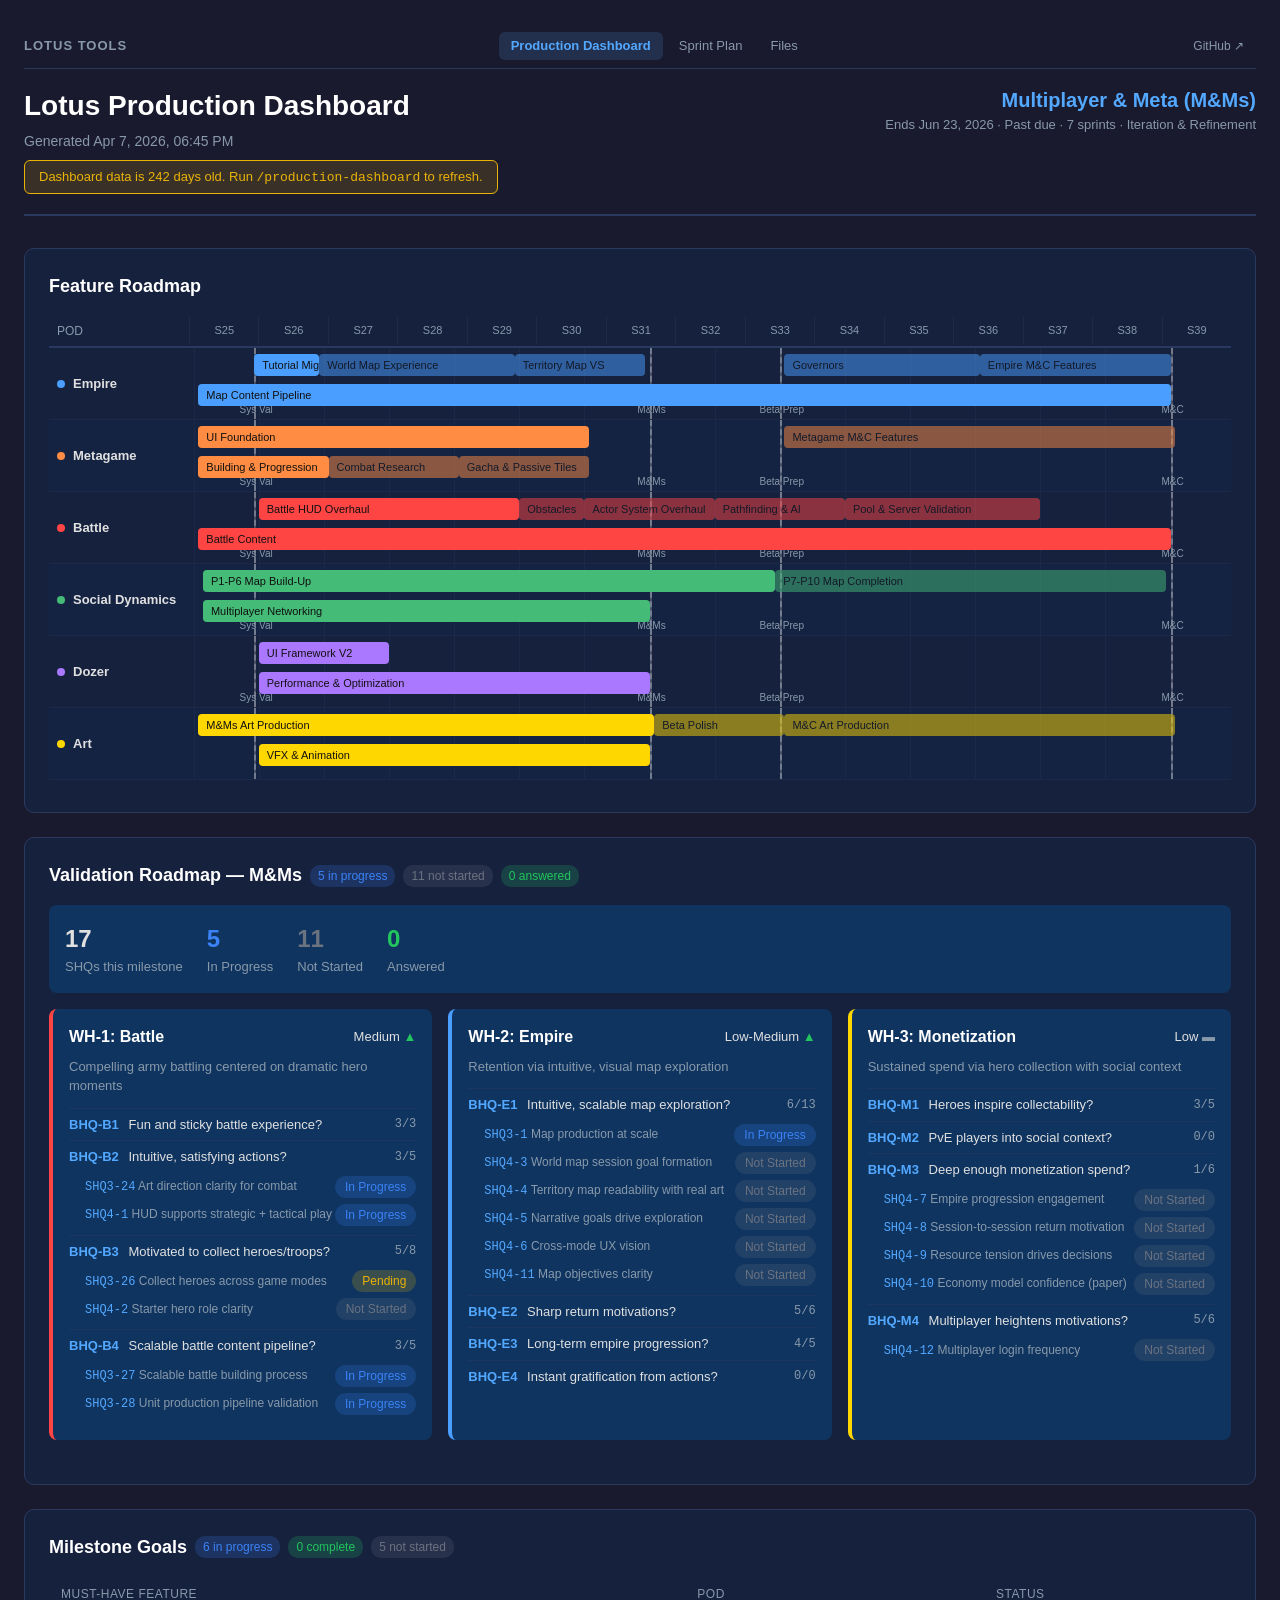
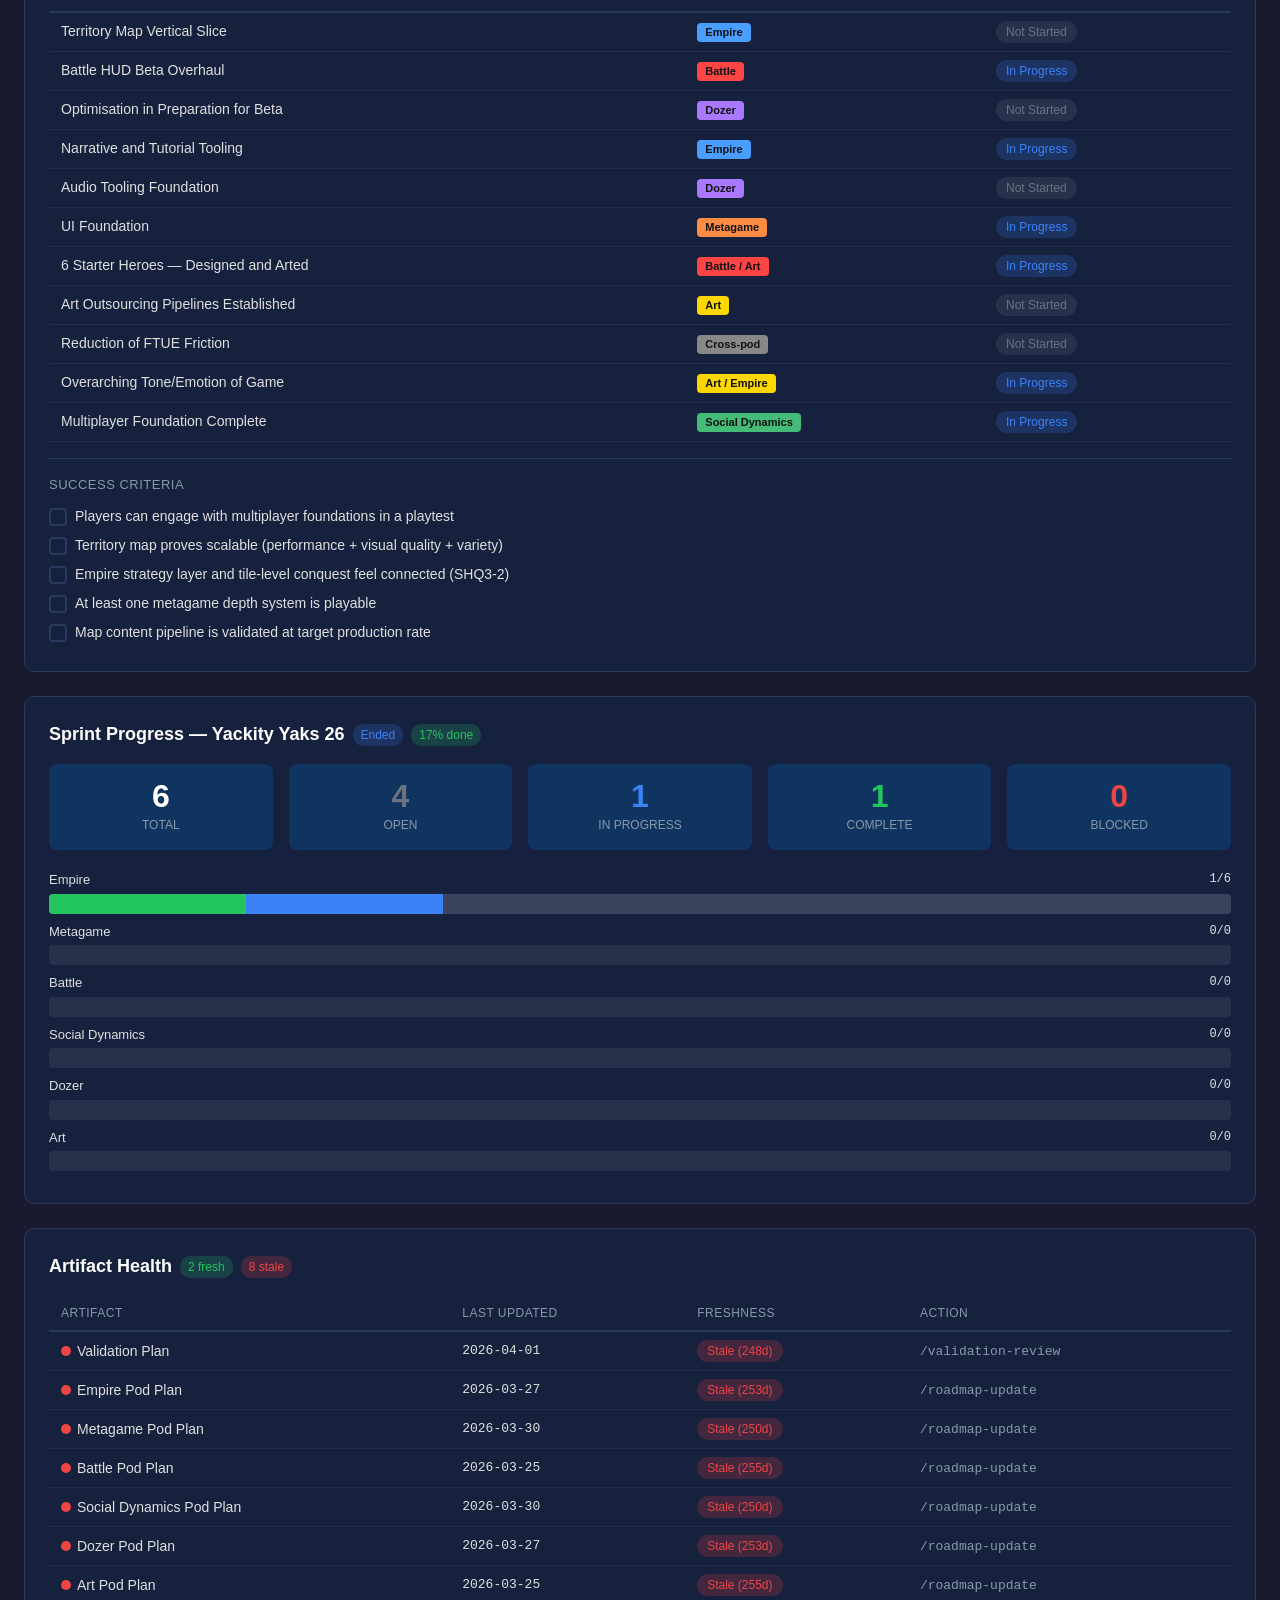
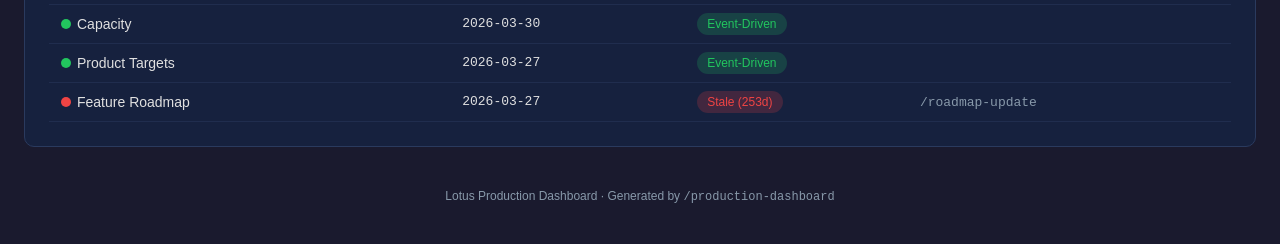
==== generated/dashboard/index.html @ 51c3ccb4 "adding file viewer" ====
<!DOCTYPE html>
<html lang="en">
<head>
  <meta charset="UTF-8">
  <meta name="viewport" content="width=device-width, initial-scale=1.0">
  <title>Lotus Production Dashboard</title>
  <style>
    :root {
      --bg: #1a1a2e;
      --bg-panel: #16213e;
      --bg-card: #0f3460;
      --bg-row-alt: #1a2744;
      --text: #e0e0e0;
      --text-dim: #8899aa;
      --text-bright: #ffffff;
      --border: #2a3a5e;
      --accent: #53a8ff;

      --pod-empire: #4A9EFF;
      --pod-metagame: #FF8C42;
      --pod-battle: #FF4444;
      --pod-social: #44BB77;
      --pod-dozer: #AA77FF;
      --pod-art: #FFD700;
      --pod-cross: #888888;

      --status-green: #22c55e;
      --status-yellow: #eab308;
      --status-red: #ef4444;
      --status-blue: #3b82f6;
      --status-gray: #6b7280;
    }

    * { margin: 0; padding: 0; box-sizing: border-box; }

    body {
      font-family: -apple-system, BlinkMacSystemFont, 'Segoe UI', Roboto, sans-serif;
      background: var(--bg);
      color: var(--text);
      line-height: 1.5;
      padding: 24px;
      max-width: 1400px;
      margin: 0 auto;
    }

    code, .mono { font-family: 'Cascadia Code', 'Fira Code', 'Consolas', monospace; }

    /* ── Header ── */
    .header {
      display: flex;
      justify-content: space-between;
      align-items: flex-start;
      margin-bottom: 32px;
      padding-bottom: 20px;
      border-bottom: 2px solid var(--border);
    }
    .header-left h1 { font-size: 28px; color: var(--text-bright); margin-bottom: 4px; }
    .header-left .subtitle { color: var(--text-dim); font-size: 14px; }
    .header-right { text-align: right; }
    .header-right .milestone-name { font-size: 20px; color: var(--accent); font-weight: 600; }
    .header-right .milestone-meta { color: var(--text-dim); font-size: 13px; }
    .stale-warning {
      background: rgba(234, 179, 8, 0.15);
      border: 1px solid var(--status-yellow);
      color: var(--status-yellow);
      padding: 6px 14px;
      border-radius: 6px;
      font-size: 13px;
      margin-top: 8px;
    }

    /* ── Panels ── */
    .panel {
      background: var(--bg-panel);
      border: 1px solid var(--border);
      border-radius: 10px;
      padding: 24px;
      margin-bottom: 24px;
    }
    .panel-title {
      font-size: 18px;
      font-weight: 600;
      color: var(--text-bright);
      margin-bottom: 16px;
      display: flex;
      align-items: center;
      gap: 8px;
    }
    .panel-title .badge {
      font-size: 12px;
      padding: 2px 8px;
      border-radius: 10px;
      font-weight: 500;
    }

    /* ── Tables ── */
    table { width: 100%; border-collapse: collapse; font-size: 14px; }
    th {
      text-align: left;
      padding: 8px 12px;
      border-bottom: 2px solid var(--border);
      color: var(--text-dim);
      font-weight: 500;
      font-size: 12px;
      text-transform: uppercase;
      letter-spacing: 0.5px;
    }
    td {
      padding: 8px 12px;
      border-bottom: 1px solid rgba(42, 58, 94, 0.5);
    }
    tr:hover td { background: rgba(83, 168, 255, 0.05); }

    /* ── Status Pills ── */
    .pill {
      display: inline-block;
      padding: 2px 10px;
      border-radius: 12px;
      font-size: 12px;
      font-weight: 500;
      text-transform: capitalize;
    }
    .pill-green { background: rgba(34, 197, 94, 0.2); color: var(--status-green); }
    .pill-yellow { background: rgba(234, 179, 8, 0.2); color: var(--status-yellow); }
    .pill-red { background: rgba(239, 68, 68, 0.2); color: var(--status-red); }
    .pill-blue { background: rgba(59, 130, 246, 0.2); color: var(--status-blue); }
    .pill-gray { background: rgba(107, 114, 128, 0.2); color: var(--status-gray); }

    .pod-tag {
      display: inline-block;
      padding: 1px 8px;
      border-radius: 4px;
      font-size: 11px;
      font-weight: 600;
      color: #111;
    }

    /* ── Panel 1: Milestone Goals ── */
    .success-criteria {
      margin-top: 16px;
      padding-top: 16px;
      border-top: 1px solid var(--border);
    }
    .criteria-item {
      display: flex;
      align-items: center;
      gap: 8px;
      padding: 4px 0;
      font-size: 14px;
    }
    .criteria-check {
      width: 18px;
      height: 18px;
      border-radius: 4px;
      border: 2px solid var(--border);
      display: flex;
      align-items: center;
      justify-content: center;
      flex-shrink: 0;
      font-size: 12px;
    }
    .criteria-check.met { background: var(--status-green); border-color: var(--status-green); color: #fff; }

    /* ── Panel 2: Sprint Progress ── */
    .stat-cards {
      display: flex;
      gap: 16px;
      margin-bottom: 20px;
      flex-wrap: wrap;
    }
    .stat-card {
      flex: 1;
      min-width: 100px;
      background: var(--bg-card);
      border-radius: 8px;
      padding: 16px;
      text-align: center;
    }
    .stat-card .number {
      font-size: 32px;
      font-weight: 700;
      line-height: 1;
      margin-bottom: 4px;
    }
    .stat-card .label { font-size: 12px; color: var(--text-dim); text-transform: uppercase; }
    .stat-card.total .number { color: var(--text-bright); }
    .stat-card.open .number { color: var(--status-gray); }
    .stat-card.progress .number { color: var(--status-blue); }
    .stat-card.complete .number { color: var(--status-green); }
    .stat-card.blocked .number { color: var(--status-red); }

    .pod-bar-container { margin-bottom: 8px; }
    .pod-bar-label {
      display: flex;
      justify-content: space-between;
      font-size: 13px;
      margin-bottom: 4px;
    }
    .pod-bar {
      height: 20px;
      border-radius: 4px;
      overflow: hidden;
      display: flex;
      background: rgba(107, 114, 128, 0.2);
    }
    .pod-bar-segment {
      height: 100%;
      transition: width 0.3s;
    }
    .no-data-message {
      text-align: center;
      color: var(--text-dim);
      padding: 24px;
      font-size: 14px;
      background: var(--bg-card);
      border-radius: 8px;
    }

    /* ── Panel 3: Artifact Health ── */
    .freshness-icon {
      width: 10px;
      height: 10px;
      border-radius: 50%;
      display: inline-block;
      margin-right: 6px;
    }
    .fresh { background: var(--status-green); }
    .aging { background: var(--status-yellow); }
    .stale { background: var(--status-red); }

    /* ── Panel 4: Validation ── */
    .wh-cards { display: flex; gap: 16px; flex-wrap: wrap; margin-bottom: 20px; }
    .wh-card {
      flex: 1;
      min-width: 280px;
      background: var(--bg-card);
      border-radius: 8px;
      padding: 16px;
      border-left: 4px solid var(--accent);
    }
    .wh-card.wh-battle { border-left-color: var(--pod-battle); }
    .wh-card.wh-empire { border-left-color: var(--pod-empire); }
    .wh-card.wh-monetization { border-left-color: var(--pod-art); }
    .wh-header { display: flex; justify-content: space-between; align-items: center; margin-bottom: 8px; }
    .wh-id { font-weight: 700; color: var(--text-bright); font-size: 16px; }
    .wh-confidence { font-size: 13px; }
    .wh-statement { font-size: 13px; color: var(--text-dim); margin-bottom: 12px; }
    .bhq-list { list-style: none; }
    .bhq-item {
      padding: 6px 0;
      border-top: 1px solid rgba(42, 58, 94, 0.5);
      font-size: 13px;
    }
    .bhq-header {
      display: flex;
      justify-content: space-between;
      align-items: center;
      cursor: pointer;
    }
    .bhq-id { font-weight: 600; color: var(--accent); margin-right: 6px; }
    .bhq-progress { font-size: 12px; color: var(--text-dim); }
    .shq-list {
      list-style: none;
      margin-top: 6px;
      padding-left: 16px;
    }
    .shq-item {
      font-size: 12px;
      padding: 3px 0;
      display: flex;
      justify-content: space-between;
      align-items: center;
    }
    .shq-question { color: var(--text-dim); }
    .validation-summary {
      background: var(--bg-card);
      border-radius: 8px;
      padding: 16px;
      display: flex;
      gap: 24px;
      align-items: center;
      flex-wrap: wrap;
    }
    .validation-summary .vs-label { font-size: 13px; color: var(--text-dim); }
    .validation-summary .vs-number { font-size: 24px; font-weight: 700; }

    /* ── Panel 5: Roadmap ── */
    .roadmap-container {
      overflow-x: auto;
      position: relative;
      padding-bottom: 8px;
    }
    .roadmap-grid {
      position: relative;
      min-width: 900px;
    }
    .roadmap-header {
      display: flex;
      border-bottom: 2px solid var(--border);
      position: sticky;
      top: 0;
      z-index: 10;
      background: var(--bg-panel);
    }
    .roadmap-label-col {
      width: 140px;
      min-width: 140px;
      flex-shrink: 0;
      padding: 6px 8px;
      font-size: 12px;
      color: var(--text-dim);
      text-transform: uppercase;
    }
    .roadmap-timeline-area {
      flex: 1;
      position: relative;
    }
    .roadmap-sprints {
      display: flex;
      width: 100%;
    }
    .roadmap-sprint-col {
      flex: 1;
      text-align: center;
      font-size: 11px;
      color: var(--text-dim);
      padding: 6px 2px;
      border-left: 1px solid rgba(42, 58, 94, 0.3);
    }
    .roadmap-sprint-col.current {
      background: rgba(83, 168, 255, 0.08);
      color: var(--accent);
      font-weight: 600;
    }
    .roadmap-body { position: relative; }
    .roadmap-row {
      display: flex;
      min-height: 52px;
      border-bottom: 1px solid rgba(42, 58, 94, 0.3);
    }
    .roadmap-row:nth-child(even) { background: rgba(15, 52, 96, 0.15); }
    .roadmap-pod-label {
      width: 140px;
      min-width: 140px;
      flex-shrink: 0;
      padding: 8px;
      font-size: 13px;
      font-weight: 600;
      display: flex;
      align-items: center;
    }
    .roadmap-pod-dot {
      width: 8px;
      height: 8px;
      border-radius: 50%;
      margin-right: 8px;
      flex-shrink: 0;
    }
    .roadmap-track {
      flex: 1;
      position: relative;
      min-height: 52px;
    }
    .boulder-bar {
      position: absolute;
      height: 22px;
      border-radius: 4px;
      display: flex;
      align-items: center;
      padding: 0 8px;
      font-size: 11px;
      font-weight: 500;
      color: #111;
      overflow: hidden;
      white-space: nowrap;
      text-overflow: ellipsis;
      cursor: default;
      z-index: 2;
    }
    .boulder-bar.future { opacity: 0.5; }
    .boulder-bar:hover {
      opacity: 1;
      z-index: 5;
      box-shadow: 0 2px 8px rgba(0,0,0,0.4);
    }
    .boulder-tooltip {
      display: none;
      position: absolute;
      bottom: calc(100% + 6px);
      left: 0;
      background: #1a1a2e;
      border: 1px solid var(--border);
      border-radius: 6px;
      padding: 8px 12px;
      font-size: 12px;
      color: var(--text);
      white-space: normal;
      min-width: 200px;
      max-width: 320px;
      z-index: 100;
      pointer-events: none;
      box-shadow: 0 4px 12px rgba(0,0,0,0.5);
    }
    .boulder-bar:hover .boulder-tooltip { display: block; }
    .tooltip-title { font-weight: 600; color: var(--text-bright); margin-bottom: 4px; }
    .tooltip-detail { color: var(--text-dim); }

    .today-marker {
      position: absolute;
      top: 0;
      bottom: 0;
      width: 2px;
      background: var(--status-red);
      z-index: 3;
      pointer-events: none;
    }
    .today-marker::before {
      content: 'TODAY';
      position: absolute;
      top: -20px;
      left: -16px;
      font-size: 9px;
      font-weight: 700;
      color: var(--status-red);
      letter-spacing: 0.5px;
    }
    .milestone-marker {
      position: absolute;
      top: 0;
      bottom: 0;
      width: 2px;
      background: rgba(255, 255, 255, 0.2);
      z-index: 1;
      pointer-events: none;
      border-left: 2px dashed rgba(255, 255, 255, 0.25);
    }
    .milestone-marker-label {
      position: absolute;
      top: -18px;
      font-size: 10px;
      color: var(--text-dim);
      white-space: nowrap;
      transform: translateX(-50%);
    }
    .sprint-gridlines {
      position: absolute;
      top: 0;
      left: 0;
      right: 0;
      bottom: 0;
      pointer-events: none;
      z-index: 0;
    }
    .sprint-gridline {
      position: absolute;
      top: 0;
      bottom: 0;
      width: 1px;
      background: rgba(42, 58, 94, 0.3);
    }

    /* ── Nav Bar ── */
    .top-nav {
      display: flex;
      align-items: center;
      justify-content: space-between;
      padding: 8px 0;
      margin-bottom: 16px;
      border-bottom: 1px solid var(--border);
    }
    .nav-brand {
      font-size: 13px;
      font-weight: 700;
      color: var(--text-dim);
      text-transform: uppercase;
      letter-spacing: 1px;
    }
    .nav-links { display: flex; gap: 4px; }
    .nav-link {
      color: var(--text-dim);
      text-decoration: none;
      font-size: 13px;
      padding: 4px 12px;
      border-radius: 6px;
      transition: all 0.15s;
    }
    .nav-link:hover { color: var(--text-bright); background: rgba(83,168,255,0.1); }
    .nav-link.active { color: var(--accent); background: rgba(83,168,255,0.15); font-weight: 600; }
    .nav-repo { font-size: 12px; }

    /* ── Footer ── */
    .footer {
      text-align: center;
      color: var(--text-dim);
      font-size: 12px;
      padding: 16px 0;
    }

    /* ── Print ── */
    @media print {
      body { background: #fff; color: #111; padding: 12px; }
      .top-nav { display: none; }
      .panel { border-color: #ccc; }
      .header { border-bottom-color: #ccc; }
      :root {
        --bg: #fff;
        --bg-panel: #f8f8f8;
        --bg-card: #f0f0f0;
        --text: #111;
        --text-dim: #555;
        --text-bright: #000;
        --border: #ccc;
      }
    }
  </style>
</head>
<body>

  <nav class="top-nav">
    <span class="nav-brand">Lotus Tools</span>
    <div class="nav-links">
      <a href="index.html" class="nav-link active">Production Dashboard</a>
      <a href="sprint.html" class="nav-link">Sprint Plan</a>
      <a href="files.html" class="nav-link">Files</a>
    </div>
    <a href="https://github.com/timwilliams-prod/proj-chimera-documentation-brain/tree/main" class="nav-link nav-repo" target="_blank" rel="noopener">GitHub &nearr;</a>
  </nav>

  <div id="app"></div>

  <script src="dashboard_data.js"></script>
  <script>
    // ── Utilities ──
    const POD_COLORS = {
      'Empire': 'var(--pod-empire)',
      'Metagame': 'var(--pod-metagame)',
      'Battle': 'var(--pod-battle)',
      'Social Dynamics': 'var(--pod-social)',
      'Dozer': 'var(--pod-dozer)',
      'Art': 'var(--pod-art)',
      'Cross-pod': 'var(--pod-cross)',
      'Battle / Art': 'var(--pod-battle)',
      'Art / Empire': 'var(--pod-art)'
    };
    const POD_COLORS_HEX = {
      'Empire': '#4A9EFF',
      'Metagame': '#FF8C42',
      'Battle': '#FF4444',
      'Social Dynamics': '#44BB77',
      'Dozer': '#AA77FF',
      'Art': '#FFD700'
    };

    function daysBetween(a, b) {
      return Math.round((new Date(b) - new Date(a)) / 86400000);
    }

    function formatDate(dateStr) {
      const d = new Date(dateStr + 'T00:00:00');
      return d.toLocaleDateString('en-US', { month: 'short', day: 'numeric', year: 'numeric' });
    }

    function statusPill(status) {
      const map = {
        'in_progress': ['In Progress', 'pill-blue'],
        'not_started': ['Not Started', 'pill-gray'],
        'complete': ['Complete', 'pill-green'],
        'blocked': ['Blocked', 'pill-red'],
        'pending': ['Pending', 'pill-yellow'],
        'answered': ['Answered', 'pill-green']
      };
      const [label, cls] = map[status] || [status, 'pill-gray'];
      return `<span class="pill ${cls}">${label}</span>`;
    }

    function podTag(pod) {
      const color = POD_COLORS[pod] || 'var(--pod-cross)';
      return `<span class="pod-tag" style="background: ${color}">${pod}</span>`;
    }

    // ── Dashboard staleness check ──
    function dashboardStaleWarning() {
      const now = new Date();
      const gen = new Date(DASHBOARD_DATA.generated_at);
      const days = daysBetween(gen.toISOString().slice(0, 10), now.toISOString().slice(0, 10));
      if (days >= 7) {
        return `<div class="stale-warning">Dashboard data is ${days} days old. Run <code>/production-dashboard</code> to refresh.</div>`;
      }
      return '';
    }

    // ── Render Header ──
    function renderHeader() {
      const d = DASHBOARD_DATA;
      const m = d.milestone;
      const daysLeft = daysBetween(new Date().toISOString().slice(0, 10), m.end_date);
      const genDate = new Date(d.generated_at).toLocaleDateString('en-US', { month: 'short', day: 'numeric', year: 'numeric', hour: '2-digit', minute: '2-digit' });

      return `
        <div class="header">
          <div class="header-left">
            <h1>Lotus Production Dashboard</h1>
            <div class="subtitle">Generated ${genDate}</div>
            ${dashboardStaleWarning()}
          </div>
          <div class="header-right">
            <div class="milestone-name">${m.name}</div>
            <div class="milestone-meta">
              Ends ${formatDate(m.end_date)} &middot; ${daysLeft > 0 ? daysLeft + ' days remaining' : 'Past due'}
              &middot; ${m.sprint_count} sprints &middot; ${m.phase}
            </div>
          </div>
        </div>
      `;
    }

    // ── Panel 1: Milestone Goals ──
    function renderMilestoneGoals() {
      const m = DASHBOARD_DATA.milestone;
      const counts = { not_started: 0, in_progress: 0, complete: 0 };
      m.must_haves.forEach(f => counts[f.status] = (counts[f.status] || 0) + 1);

      const rows = m.must_haves.map(f => `
        <tr>
          <td>${f.feature}</td>
          <td>${podTag(f.pod)}</td>
          <td>${statusPill(f.status)}</td>
        </tr>
      `).join('');

      const criteria = m.success_criteria.map(c => `
        <div class="criteria-item">
          <div class="criteria-check ${c.met ? 'met' : ''}">${c.met ? '&#10003;' : ''}</div>
          <span${c.met ? ' style="text-decoration: line-through; color: var(--text-dim)"' : ''}>${c.text}</span>
        </div>
      `).join('');

      return `
        <div class="panel">
          <div class="panel-title">
            Milestone Goals
            <span class="badge pill-blue">${counts.in_progress} in progress</span>
            <span class="badge pill-green">${counts.complete} complete</span>
            <span class="badge pill-gray">${counts.not_started} not started</span>
          </div>
          <table>
            <thead><tr><th>Must-Have Feature</th><th>Pod</th><th>Status</th></tr></thead>
            <tbody>${rows}</tbody>
          </table>
          <div class="success-criteria">
            <div style="font-size: 13px; color: var(--text-dim); margin-bottom: 8px; text-transform: uppercase; letter-spacing: 0.5px;">Success Criteria</div>
            ${criteria}
          </div>
        </div>
      `;
    }

    // ── Panel 2: Sprint Progress ──
    function renderSprintProgress() {
      const s = DASHBOARD_DATA.sprint;
      const daysLeft = daysBetween(new Date().toISOString().slice(0, 10), s.end_date);

      if (s.data_source && s.totals.total === 0) {
        return `
          <div class="panel">
            <div class="panel-title">Sprint Progress — ${s.name}
              <span class="badge pill-gray">${formatDate(s.start_date)} - ${formatDate(s.end_date)}</span>
            </div>
            <div class="no-data-message">${s.data_source}</div>
          </div>
        `;
      }

      const pct = s.totals.total > 0 ? Math.round(s.totals.complete / s.totals.total * 100) : 0;

      const cards = [
        { label: 'Total', val: s.totals.total, cls: 'total' },
        { label: 'Open', val: s.totals.open, cls: 'open' },
        { label: 'In Progress', val: s.totals.in_progress, cls: 'progress' },
        { label: 'Complete', val: s.totals.complete, cls: 'complete' },
        { label: 'Blocked', val: s.totals.blocked, cls: 'blocked' }
      ].map(c => `
        <div class="stat-card ${c.cls}">
          <div class="number">${c.val}</div>
          <div class="label">${c.label}</div>
        </div>
      `).join('');

      const podBars = s.by_pod.map(p => {
        const t = p.total || 1;
        return `
          <div class="pod-bar-container">
            <div class="pod-bar-label">
              <span>${p.pod}</span>
              <span class="mono" style="font-size: 12px;">${p.complete}/${p.total}</span>
            </div>
            <div class="pod-bar">
              <div class="pod-bar-segment" style="width: ${p.complete/t*100}%; background: var(--status-green);"></div>
              <div class="pod-bar-segment" style="width: ${p.in_progress/t*100}%; background: var(--status-blue);"></div>
              <div class="pod-bar-segment" style="width: ${p.blocked/t*100}%; background: var(--status-red);"></div>
              <div class="pod-bar-segment" style="width: ${p.open/t*100}%; background: rgba(107,114,128,0.3);"></div>
            </div>
          </div>
        `;
      }).join('');

      return `
        <div class="panel">
          <div class="panel-title">Sprint Progress — ${s.name}
            <span class="badge pill-blue">${daysLeft > 0 ? daysLeft + 'd left' : 'Ended'}</span>
            <span class="badge pill-green">${pct}% done</span>
          </div>
          <div class="stat-cards">${cards}</div>
          ${podBars ? '<div style="margin-top: 8px;">' + podBars + '</div>' : ''}
        </div>
      `;
    }

    // ── Panel 3: Artifact Health ──
    function renderArtifactHealth() {
      const now = new Date();
      const nowStr = now.toISOString().slice(0, 10);

      let freshCount = 0, agingCount = 0, staleCount = 0;

      const rows = DASHBOARD_DATA.artifacts.map(a => {
        let freshness, freshnessClass, freshnessLabel;
        if (!a.last_updated) {
          freshnessLabel = 'Unknown'; freshnessClass = 'stale'; staleCount++;
        } else if (a.stale_after_days === null) {
          freshnessLabel = 'Event-driven'; freshnessClass = 'fresh'; freshCount++;
        } else {
          const age = daysBetween(a.last_updated, nowStr);
          const warn = Math.round(a.stale_after_days * 0.7);
          if (age >= a.stale_after_days) {
            freshnessLabel = `Stale (${age}d)`; freshnessClass = 'stale'; staleCount++;
          } else if (age >= warn) {
            freshnessLabel = `Aging (${age}d)`; freshnessClass = 'aging'; agingCount++;
          } else {
            freshnessLabel = `Fresh (${age}d)`; freshnessClass = 'fresh'; freshCount++;
          }
        }

        return `
          <tr>
            <td><span class="freshness-icon ${freshnessClass}"></span>${a.label}</td>
            <td class="mono" style="font-size: 13px;">${a.last_updated || '—'}</td>
            <td><span class="pill pill-${freshnessClass === 'fresh' ? 'green' : freshnessClass === 'aging' ? 'yellow' : 'red'}">${freshnessLabel}</span></td>
            <td style="font-size: 13px; color: var(--text-dim);">${freshnessClass !== 'fresh' ? '<code>' + a.suggested_action + '</code>' : ''}</td>
          </tr>
        `;
      }).join('');

      return `
        <div class="panel">
          <div class="panel-title">Artifact Health
            <span class="badge pill-green">${freshCount} fresh</span>
            ${agingCount > 0 ? `<span class="badge pill-yellow">${agingCount} aging</span>` : ''}
            ${staleCount > 0 ? `<span class="badge pill-red">${staleCount} stale</span>` : ''}
          </div>
          <table>
            <thead><tr><th>Artifact</th><th>Last Updated</th><th>Freshness</th><th>Action</th></tr></thead>
            <tbody>${rows}</tbody>
          </table>
        </div>
      `;
    }

    // ── Panel 4: Validation Roadmap ──
    function renderValidation() {
      const v = DASHBOARD_DATA.validation;
      const prog = v.current_milestone_progress;

      const whCards = v.winning_hypotheses.map(wh => {
        const whClass = wh.name === 'Battle' ? 'wh-battle' : wh.name === 'Empire' ? 'wh-empire' : 'wh-monetization';
        const trendSymbol = wh.trend === '+' ? '&#9650;' : wh.trend === '-' ? '&#9660;' : '&#9644;';
        const trendColor = wh.trend === '+' ? 'var(--status-green)' : wh.trend === '-' ? 'var(--status-red)' : 'var(--text-dim)';

        const bhqItems = wh.bhqs.map(bhq => {
          const shqHtml = bhq.current_shqs.length > 0 ? `
            <ul class="shq-list">
              ${bhq.current_shqs.map(s => `
                <li class="shq-item">
                  <span><span class="mono" style="color: var(--accent);">${s.id}</span> <span class="shq-question">${s.question}</span></span>
                  ${statusPill(s.status)}
                </li>
              `).join('')}
            </ul>
          ` : '';

          return `
            <li class="bhq-item">
              <div class="bhq-header">
                <span><span class="bhq-id">${bhq.id}</span> ${bhq.question}</span>
                <span class="bhq-progress mono">${bhq.shqs_answered}/${bhq.shqs_total}</span>
              </div>
              ${shqHtml}
            </li>
          `;
        }).join('');

        return `
          <div class="wh-card ${whClass}">
            <div class="wh-header">
              <span class="wh-id">${wh.id}: ${wh.name}</span>
              <span class="wh-confidence">
                ${wh.confidence} <span style="color: ${trendColor}">${trendSymbol}</span>
              </span>
            </div>
            <div class="wh-statement">${wh.statement}</div>
            <ul class="bhq-list">${bhqItems}</ul>
          </div>
        `;
      }).join('');

      return `
        <div class="panel">
          <div class="panel-title">Validation Roadmap — ${v.current_milestone}
            <span class="badge pill-blue">${prog.in_progress} in progress</span>
            <span class="badge pill-gray">${prog.not_started} not started</span>
            <span class="badge pill-green">${prog.answered} answered</span>
          </div>
          <div class="validation-summary">
            <div>
              <div class="vs-number">${prog.total}</div>
              <div class="vs-label">SHQs this milestone</div>
            </div>
            <div>
              <div class="vs-number" style="color: var(--status-blue);">${prog.in_progress}</div>
              <div class="vs-label">In Progress</div>
            </div>
            <div>
              <div class="vs-number" style="color: var(--status-gray);">${prog.not_started}</div>
              <div class="vs-label">Not Started</div>
            </div>
            <div>
              <div class="vs-number" style="color: var(--status-green);">${prog.answered}</div>
              <div class="vs-label">Answered</div>
            </div>
          </div>
          <div style="margin-top: 16px;">
            <div class="wh-cards">${whCards}</div>
          </div>
        </div>
      `;
    }

    // ── Panel 5: Feature Roadmap ──
    function renderRoadmap() {
      const r = DASHBOARD_DATA.roadmap;
      const tlStart = new Date(r.timeline_start + 'T00:00:00');
      const tlEnd = new Date(r.timeline_end + 'T00:00:00');
      const totalDays = daysBetween(r.timeline_start, r.timeline_end);

      function pct(dateStr) {
        const d = daysBetween(r.timeline_start, dateStr);
        return Math.max(0, Math.min(100, (d / totalDays) * 100));
      }

      // Sprint columns
      const sprintCols = r.sprints.map(s => {
        const today = new Date().toISOString().slice(0, 10);
        const isCurrent = today >= s.start && today < s.end;
        return `<div class="roadmap-sprint-col ${isCurrent ? 'current' : ''}">${s.name}</div>`;
      }).join('');

      // Sprint gridlines
      const gridlines = r.sprints.map(s => {
        const left = pct(s.start);
        return `<div class="sprint-gridline" style="left: ${left}%;"></div>`;
      }).join('');

      // Milestone markers
      const milestoneMarkers = r.milestones.map(m => {
        const left = pct(m.date);
        return `
          <div class="milestone-marker" style="left: ${left}%;">
            <div class="milestone-marker-label">${m.name}</div>
          </div>
        `;
      }).join('');

      // Today marker
      const todayStr = new Date().toISOString().slice(0, 10);
      const todayLeft = pct(todayStr);
      const todayMarker = (todayLeft > 0 && todayLeft < 100)
        ? `<div class="today-marker" style="left: ${todayLeft}%;"></div>`
        : '';

      // Pod rows with boulders
      const podRows = r.pods.map(pod => {
        const podColor = POD_COLORS_HEX[pod] || '#888888';
        const podBoulders = r.boulders.filter(b => b.pod === pod);

        // Stack overlapping boulders into lanes
        const lanes = [];
        podBoulders.forEach(b => {
          let placed = false;
          for (let i = 0; i < lanes.length; i++) {
            const lastInLane = lanes[i][lanes[i].length - 1];
            if (b.start >= lastInLane.end) {
              lanes[i].push(b);
              placed = true;
              break;
            }
          }
          if (!placed) lanes.push([b]);
        });

        const rowHeight = Math.max(1, lanes.length) * 30 + 12;

        const boulderHtml = lanes.map((lane, laneIdx) => {
          return lane.map(b => {
            const left = pct(b.start);
            const right = pct(b.end);
            const width = right - left;
            const top = 6 + laneIdx * 30;

            return `
              <div class="boulder-bar ${b.status === 'future' ? 'future' : ''}"
                   style="left: ${left}%; width: ${width}%; top: ${top}px; background: ${podColor};">
                ${b.name}
                <div class="boulder-tooltip">
                  <div class="tooltip-title">${b.name}</div>
                  <div class="tooltip-detail">${formatDate(b.start)} - ${formatDate(b.end)}</div>
                  <div class="tooltip-detail" style="margin-top: 4px;">${b.details}</div>
                </div>
              </div>
            `;
          }).join('');
        }).join('');

        return `
          <div class="roadmap-row" style="min-height: ${rowHeight}px;">
            <div class="roadmap-pod-label">
              <div class="roadmap-pod-dot" style="background: ${podColor};"></div>
              ${pod}
            </div>
            <div class="roadmap-track">
              <div class="sprint-gridlines">${gridlines}</div>
              ${milestoneMarkers}
              ${todayMarker}
              ${boulderHtml}
            </div>
          </div>
        `;
      }).join('');

      return `
        <div class="panel">
          <div class="panel-title">Feature Roadmap</div>
          <div class="roadmap-container">
            <div class="roadmap-grid">
              <div class="roadmap-header">
                <div class="roadmap-label-col">Pod</div>
                <div class="roadmap-timeline-area">
                  <div class="roadmap-sprints">${sprintCols}</div>
                </div>
              </div>
              <div class="roadmap-body">
                ${podRows}
              </div>
            </div>
          </div>
        </div>
      `;
    }

    // ── Render All ──
    function render() {
      document.getElementById('app').innerHTML = [
        renderHeader(),
        renderRoadmap(),
        renderValidation(),
        renderMilestoneGoals(),
        renderSprintProgress(),
        renderArtifactHealth(),
        '<div class="footer">Lotus Production Dashboard &middot; Generated by <code>/production-dashboard</code></div>'
      ].join('');
    }

    render();
  </script>
</body>
</html>
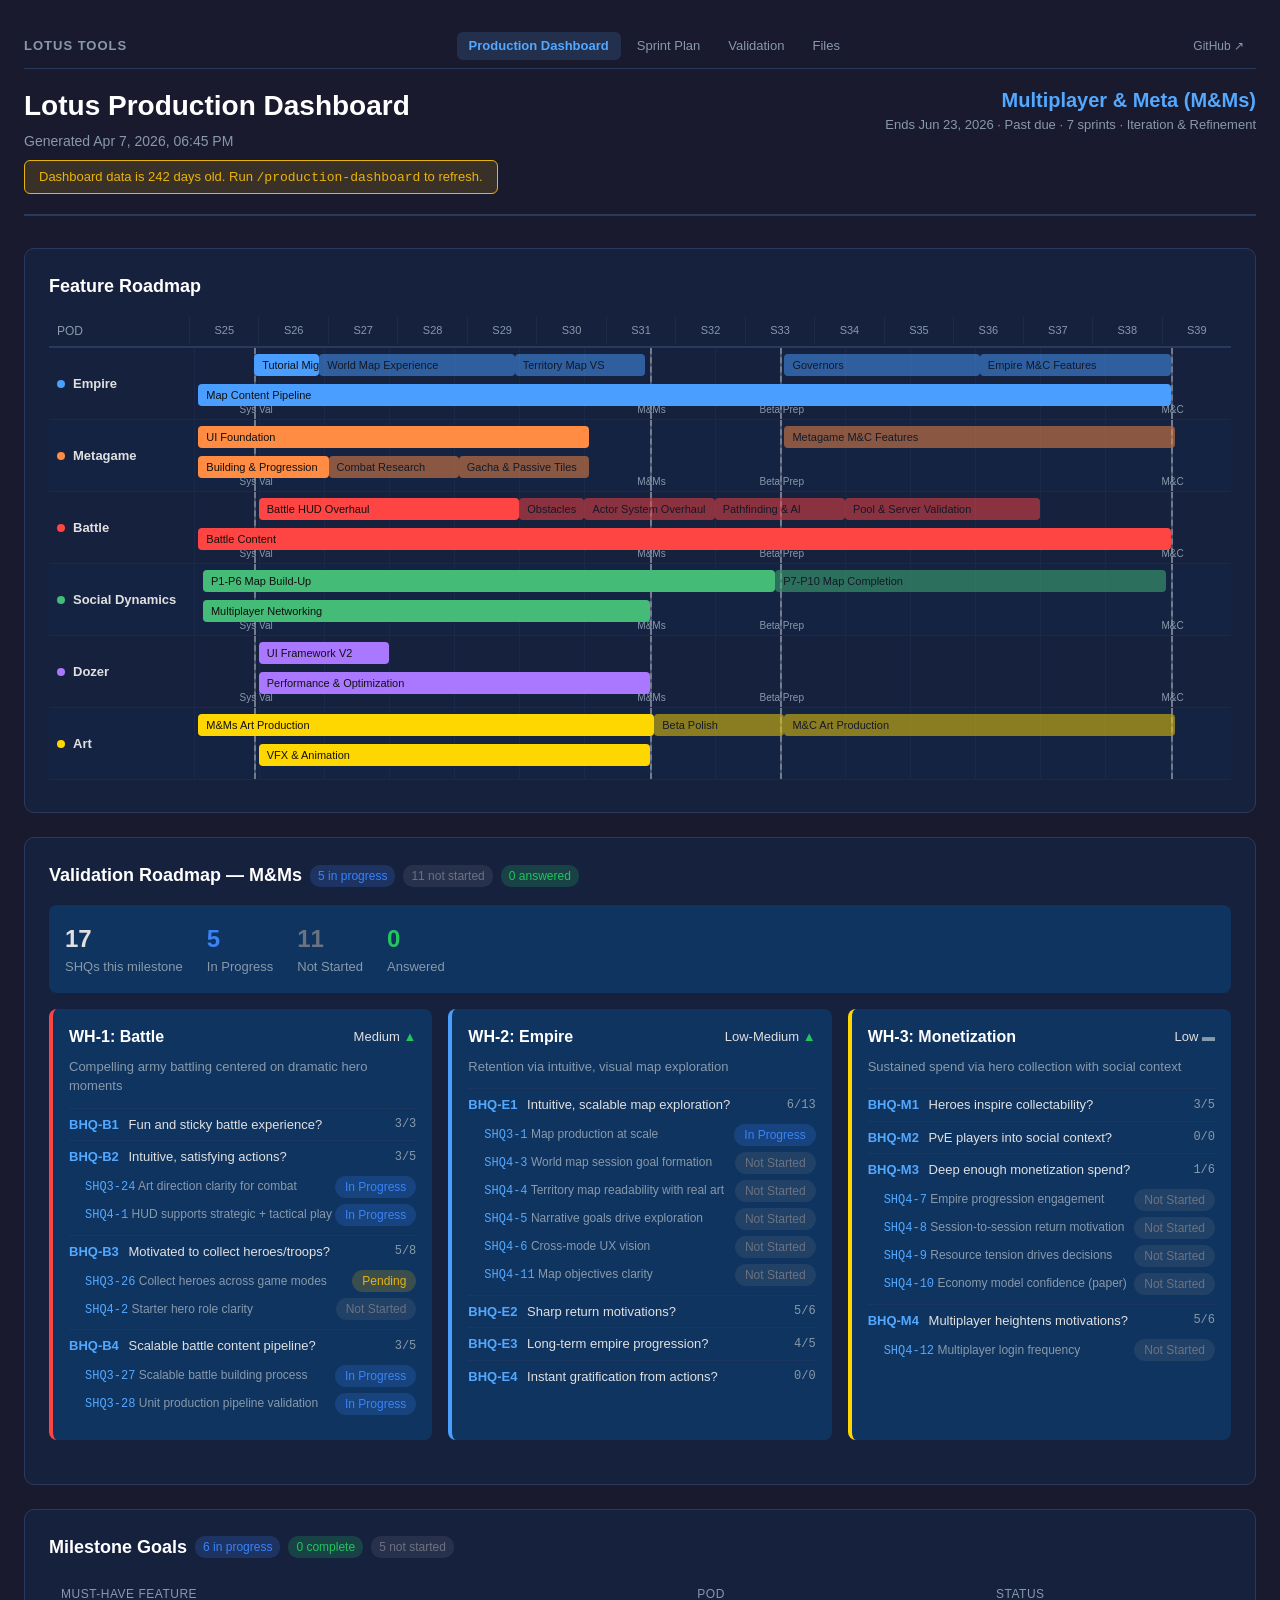
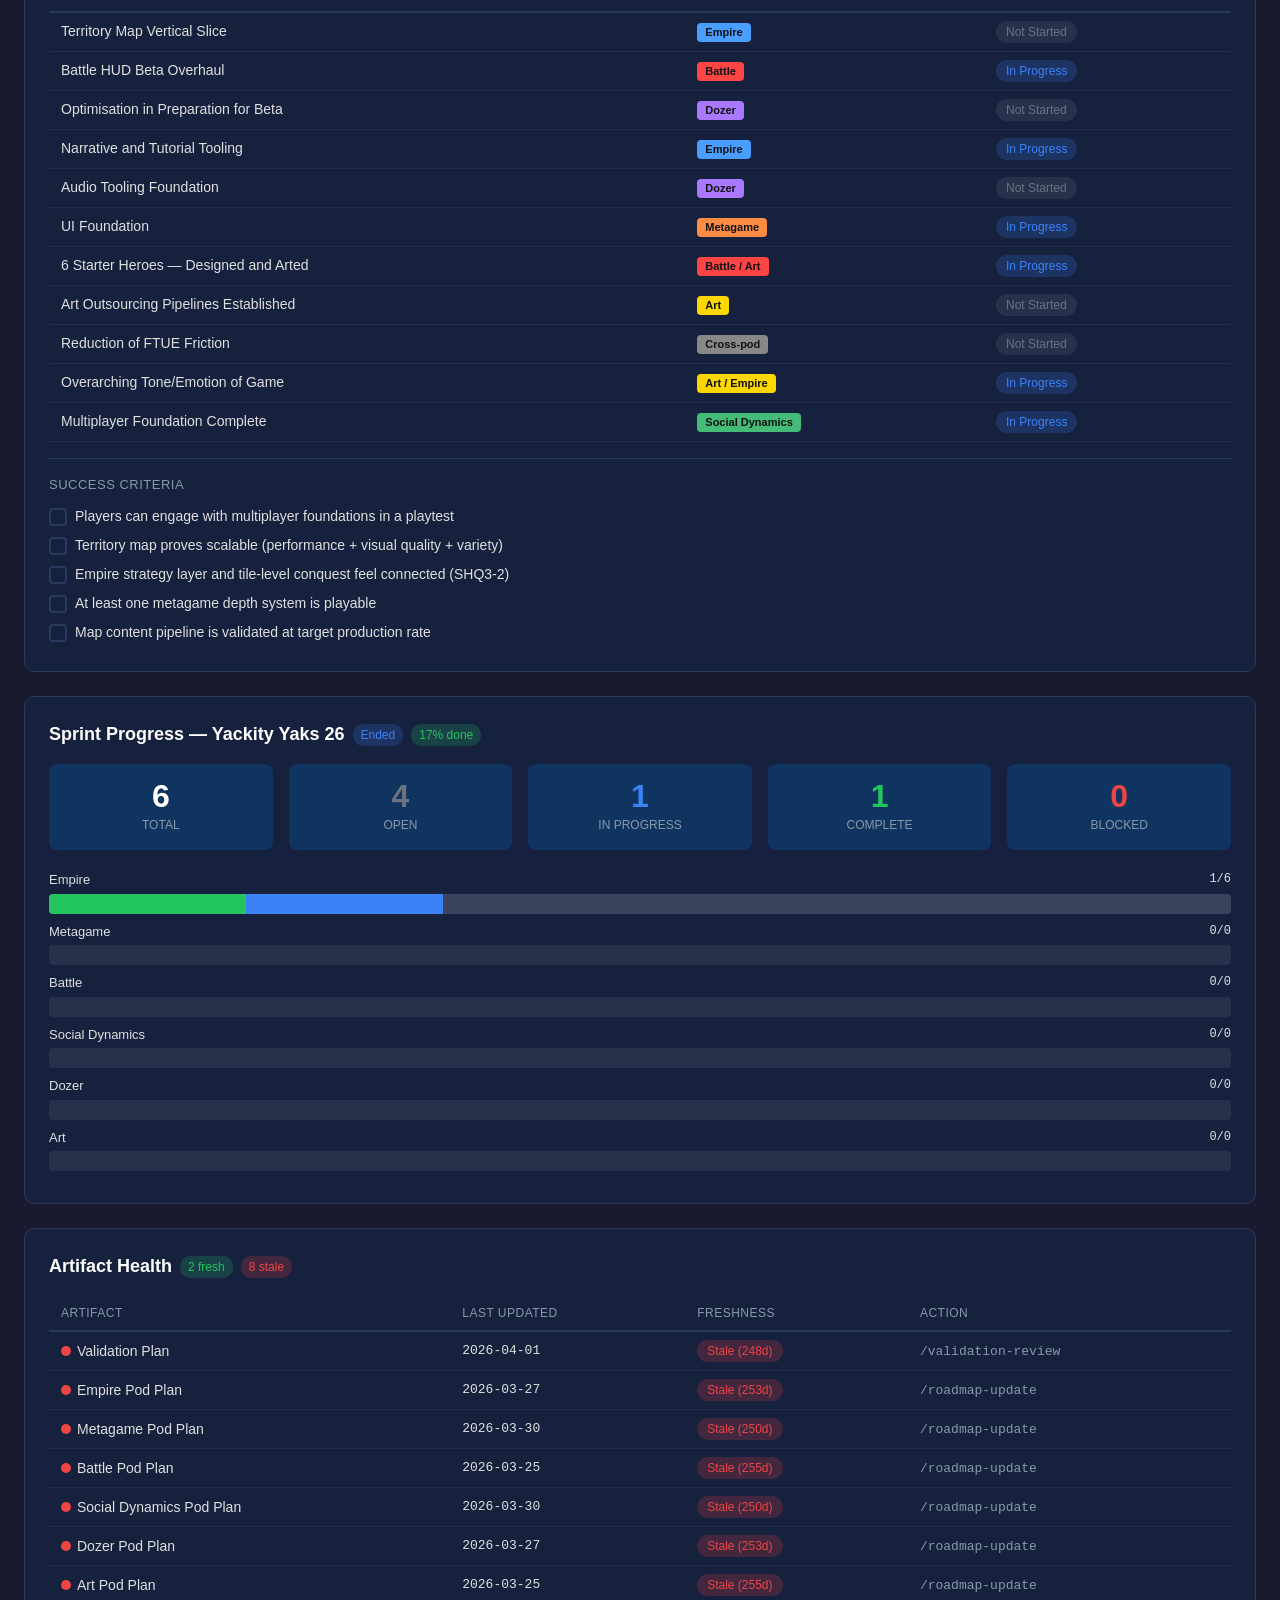
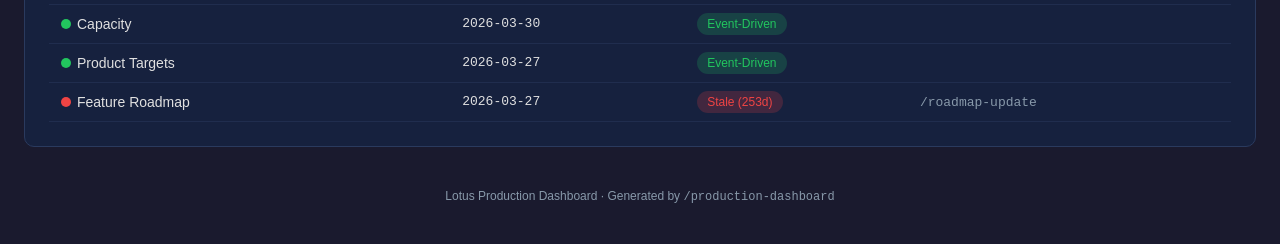
==== commit c4a46d1c: "adding validation checkin site" ====
--- a/generated/dashboard/index.html
+++ b/generated/dashboard/index.html
@@ -521,6 +521,7 @@
     <div class="nav-links">
       <a href="index.html" class="nav-link active">Production Dashboard</a>
       <a href="sprint.html" class="nav-link">Sprint Plan</a>
+      <a href="validation.html" class="nav-link">Validation</a>
       <a href="files.html" class="nav-link">Files</a>
     </div>
     <a href="https://github.com/timwilliams-prod/proj-chimera-documentation-brain/tree/main" class="nav-link nav-repo" target="_blank" rel="noopener">GitHub &nearr;</a>
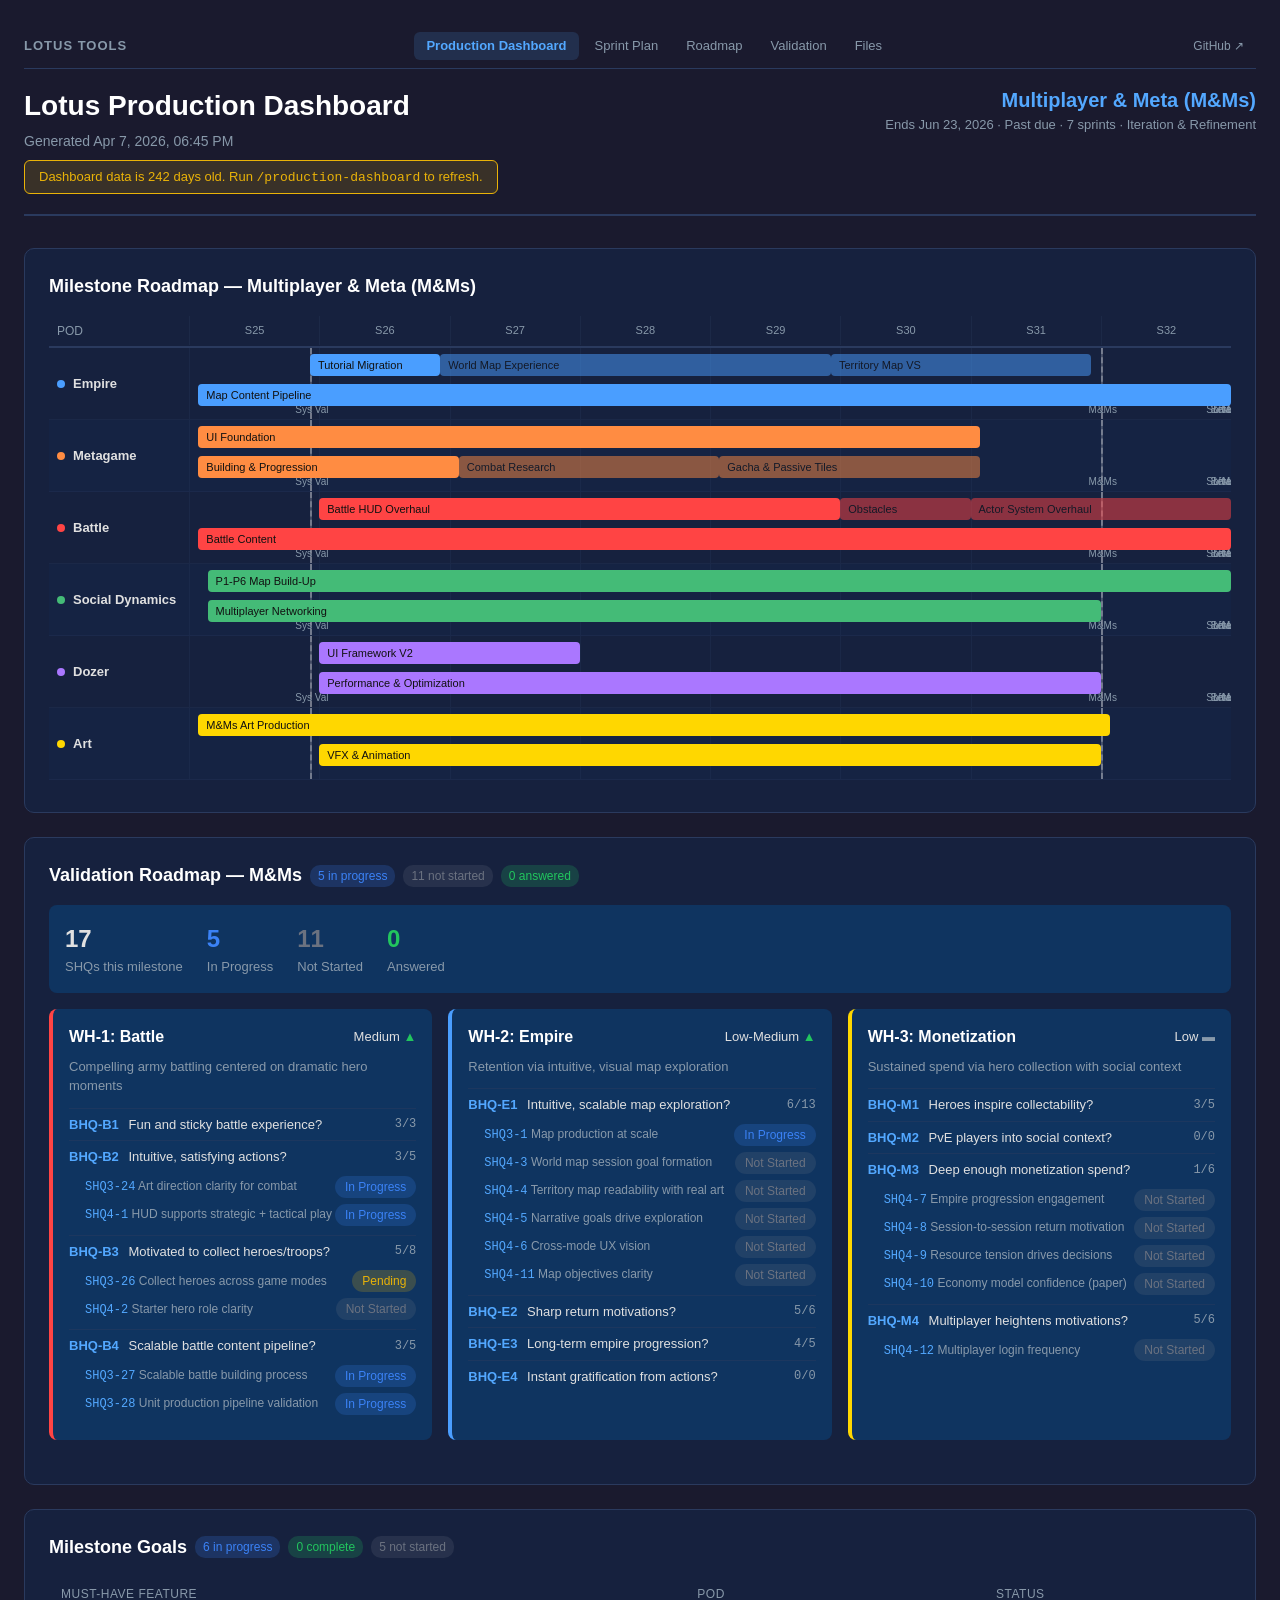
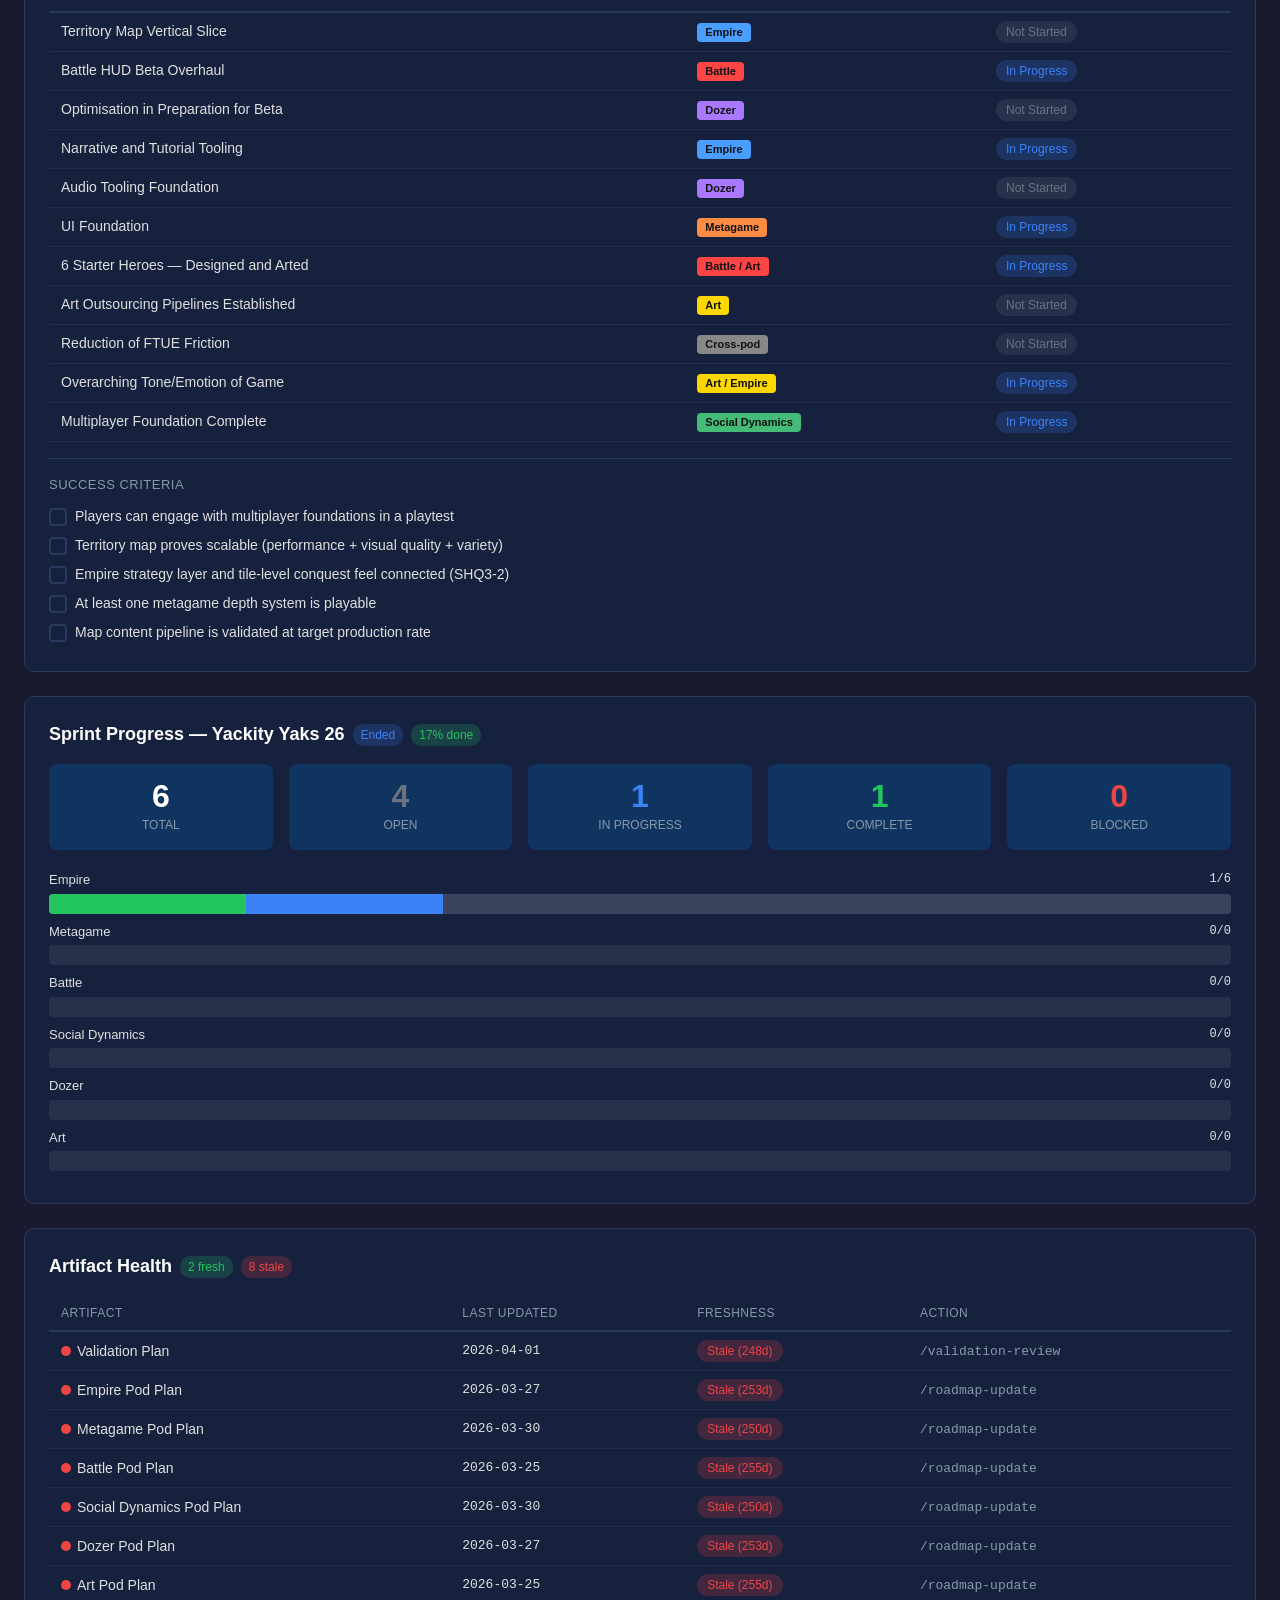
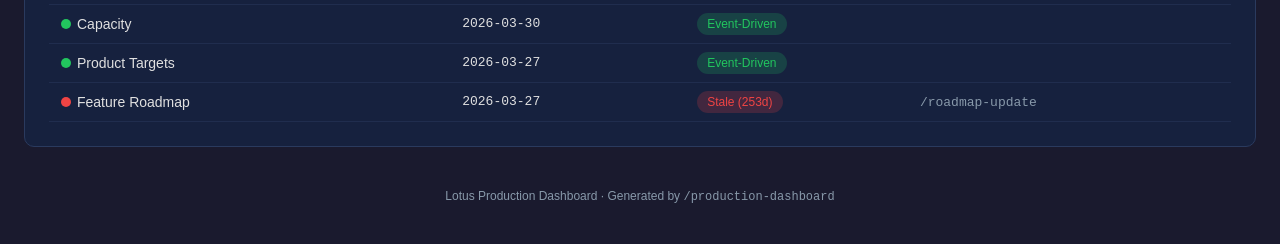
==== commit 45637615: "adding roadmap page" ====
--- a/generated/dashboard/index.html
+++ b/generated/dashboard/index.html
@@ -521,6 +521,7 @@
     <div class="nav-links">
       <a href="index.html" class="nav-link active">Production Dashboard</a>
       <a href="sprint.html" class="nav-link">Sprint Plan</a>
+      <a href="roadmap.html" class="nav-link">Roadmap</a>
       <a href="validation.html" class="nav-link">Validation</a>
       <a href="files.html" class="nav-link">Files</a>
     </div>
@@ -849,24 +850,30 @@
     // ── Panel 5: Feature Roadmap ──
     function renderRoadmap() {
       const r = DASHBOARD_DATA.roadmap;
-      const tlStart = new Date(r.timeline_start + 'T00:00:00');
-      const tlEnd = new Date(r.timeline_end + 'T00:00:00');
-      const totalDays = daysBetween(r.timeline_start, r.timeline_end);
+      // Filter to current milestone window
+      const _msEnd = DASHBOARD_DATA.milestone.end_date;
+      const _msIdx = r.milestones.findIndex(ms => ms.date === _msEnd);
+      const _msStart = _msIdx > 0 ? r.milestones[_msIdx - 1].date : r.timeline_start;
+      const msSprints = r.sprints.filter(s => s.end > _msStart && s.start <= _msEnd);
+      const msBoulders = r.boulders.filter(b => b.end > _msStart && b.start < _msEnd);
+      const _tlStart = msSprints.length > 0 ? msSprints[0].start : _msStart;
+      const _tlEnd = msSprints.length > 0 ? msSprints[msSprints.length - 1].end : _msEnd;
+      const totalDays = daysBetween(_tlStart, _tlEnd);
 
       function pct(dateStr) {
-        const d = daysBetween(r.timeline_start, dateStr);
+        const d = daysBetween(_tlStart, dateStr);
         return Math.max(0, Math.min(100, (d / totalDays) * 100));
       }
 
       // Sprint columns
-      const sprintCols = r.sprints.map(s => {
+      const sprintCols = msSprints.map(s => {
         const today = new Date().toISOString().slice(0, 10);
         const isCurrent = today >= s.start && today < s.end;
         return `<div class="roadmap-sprint-col ${isCurrent ? 'current' : ''}">${s.name}</div>`;
       }).join('');
 
       // Sprint gridlines
-      const gridlines = r.sprints.map(s => {
+      const gridlines = msSprints.map(s => {
         const left = pct(s.start);
         return `<div class="sprint-gridline" style="left: ${left}%;"></div>`;
       }).join('');
@@ -891,7 +898,7 @@
       // Pod rows with boulders
       const podRows = r.pods.map(pod => {
         const podColor = POD_COLORS_HEX[pod] || '#888888';
-        const podBoulders = r.boulders.filter(b => b.pod === pod);
+        const podBoulders = msBoulders.filter(b => b.pod === pod);
 
         // Stack overlapping boulders into lanes
         const lanes = [];
@@ -949,7 +956,7 @@
 
       return `
         <div class="panel">
-          <div class="panel-title">Feature Roadmap</div>
+          <div class="panel-title">Milestone Roadmap &mdash; ${DASHBOARD_DATA.milestone.name}</div>
           <div class="roadmap-container">
             <div class="roadmap-grid">
               <div class="roadmap-header">
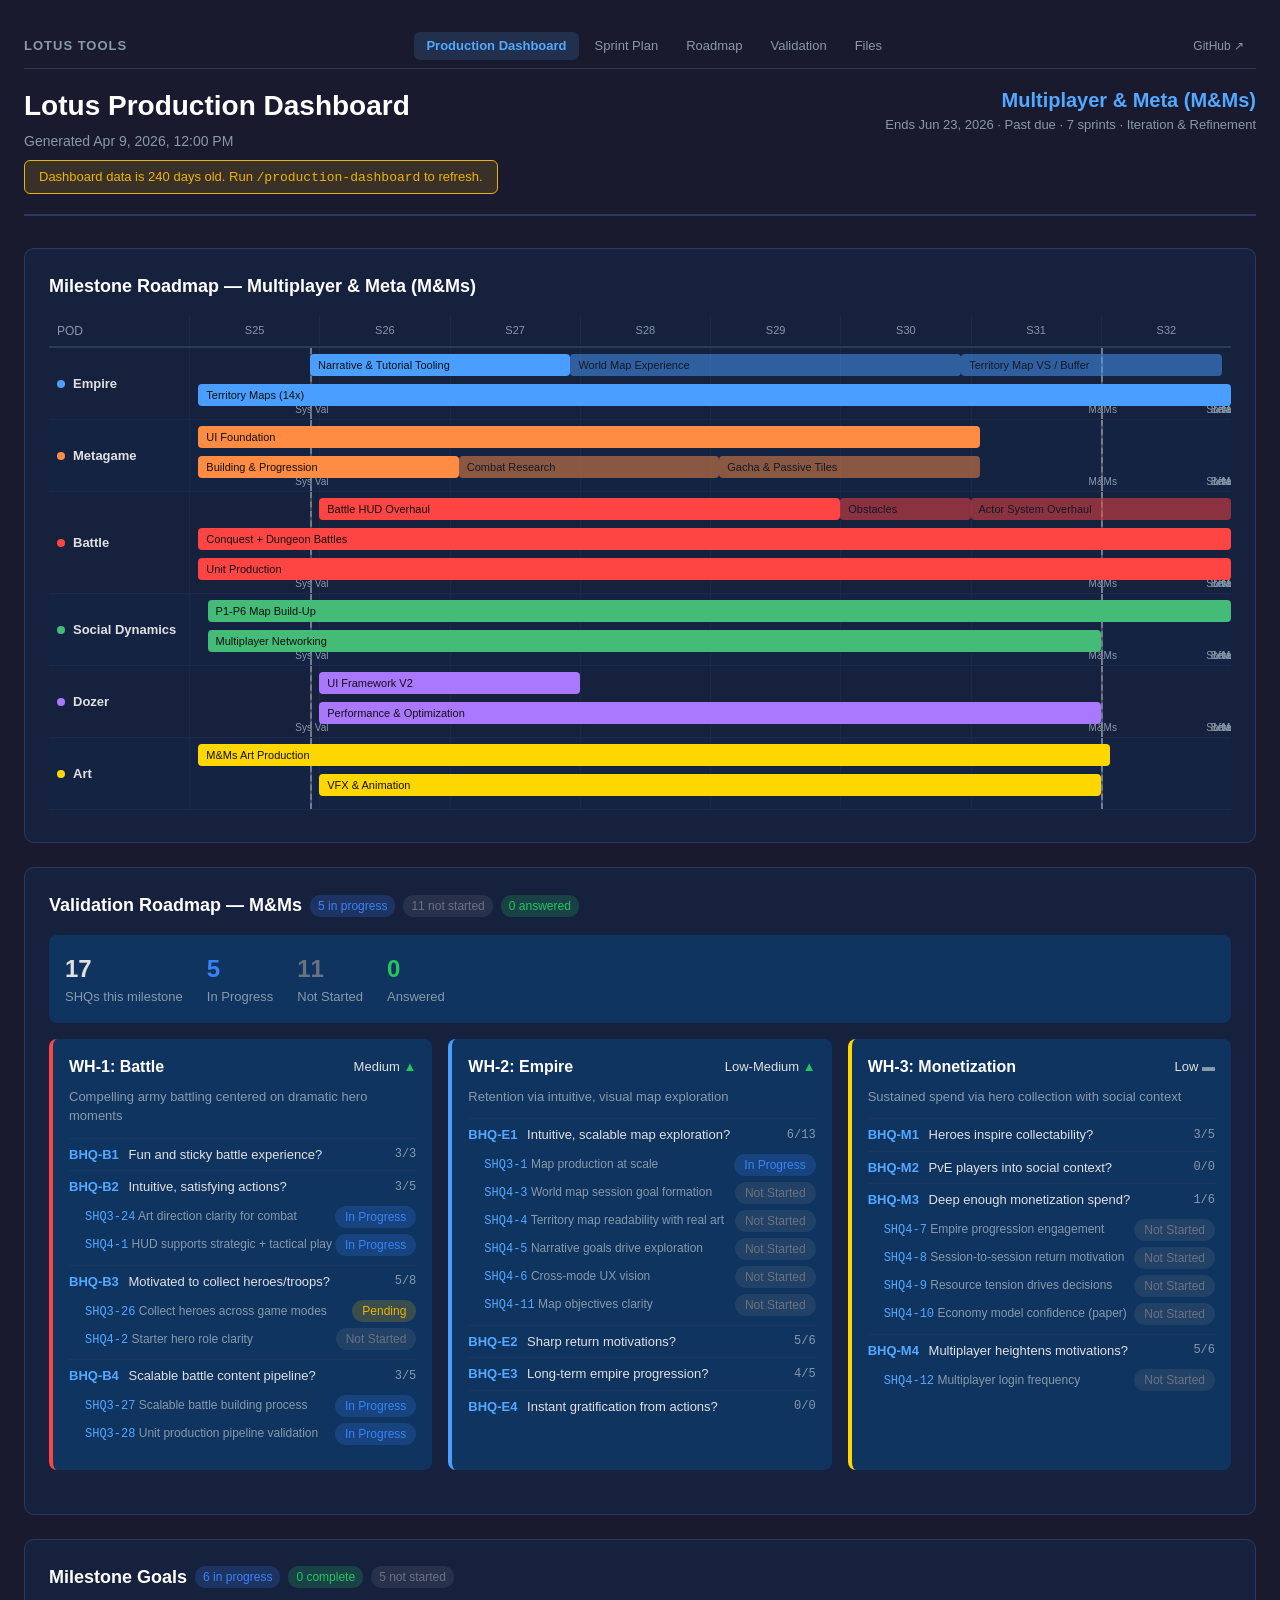
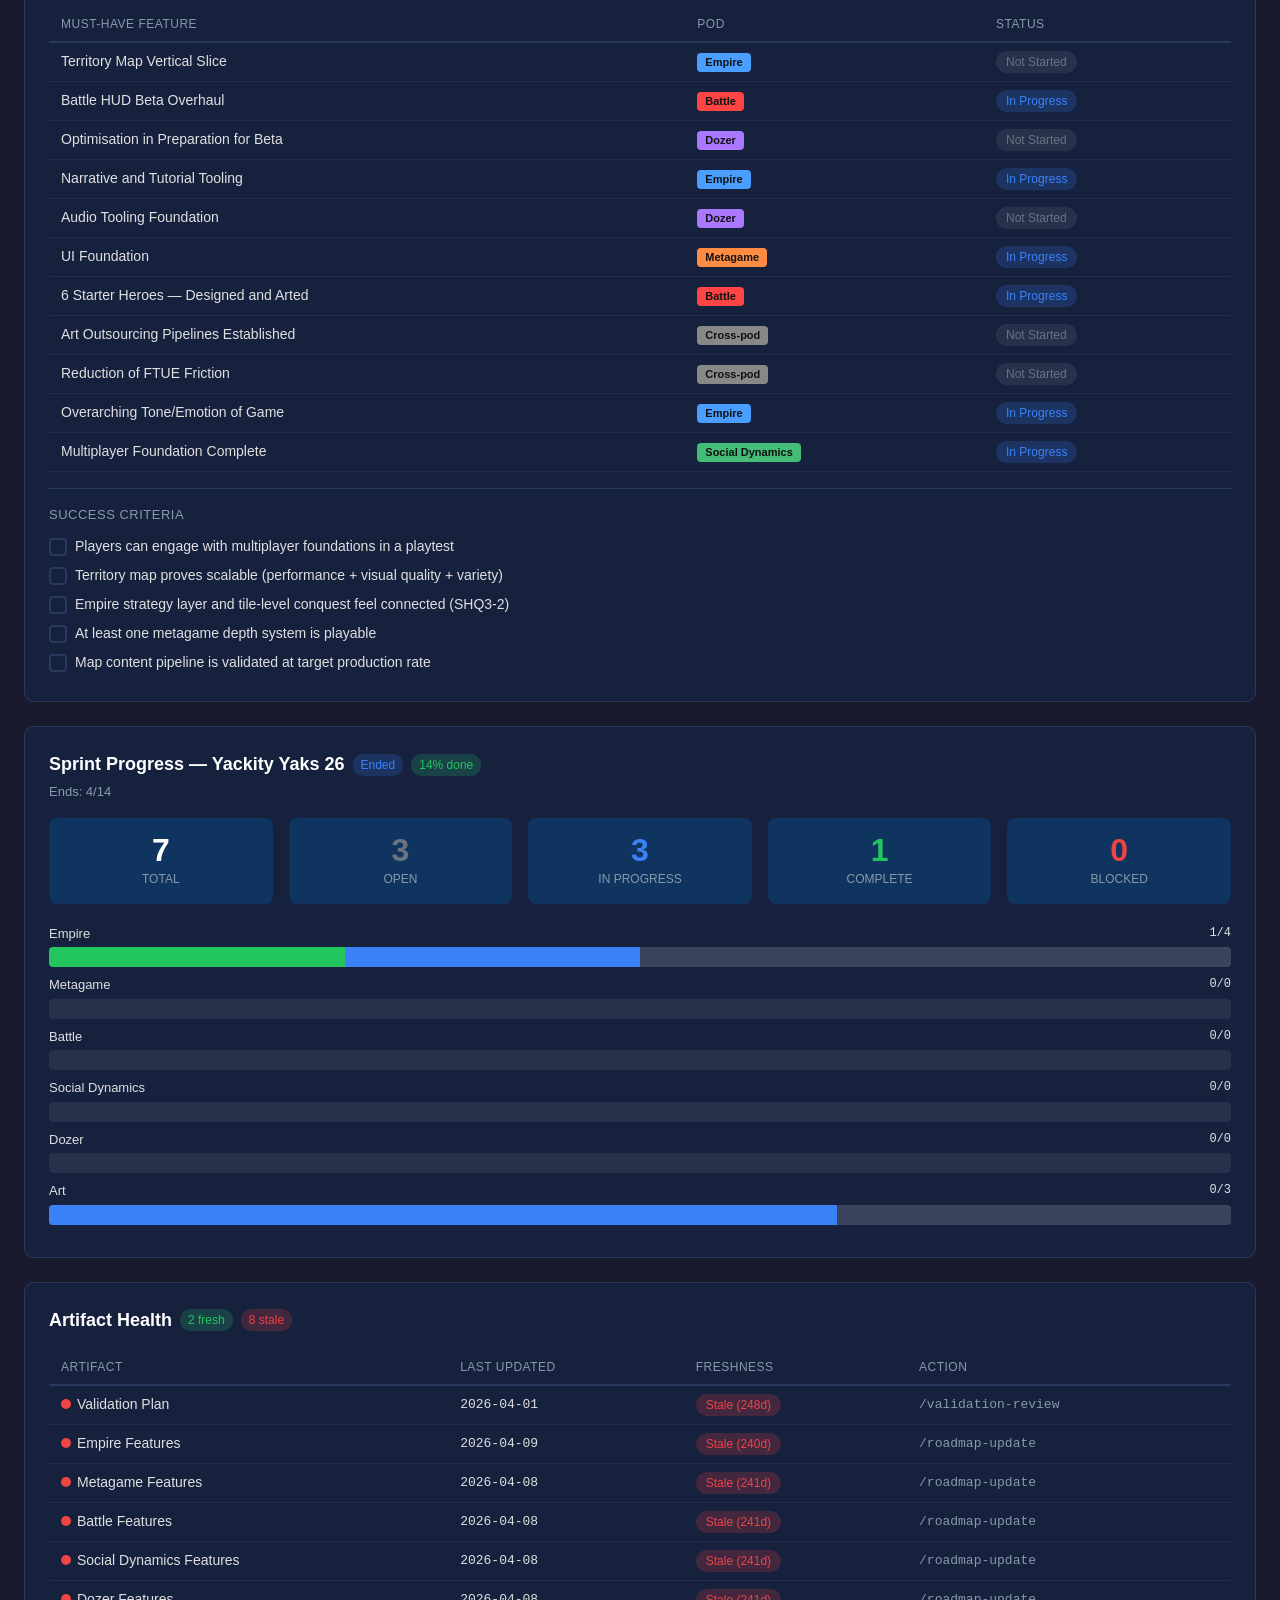
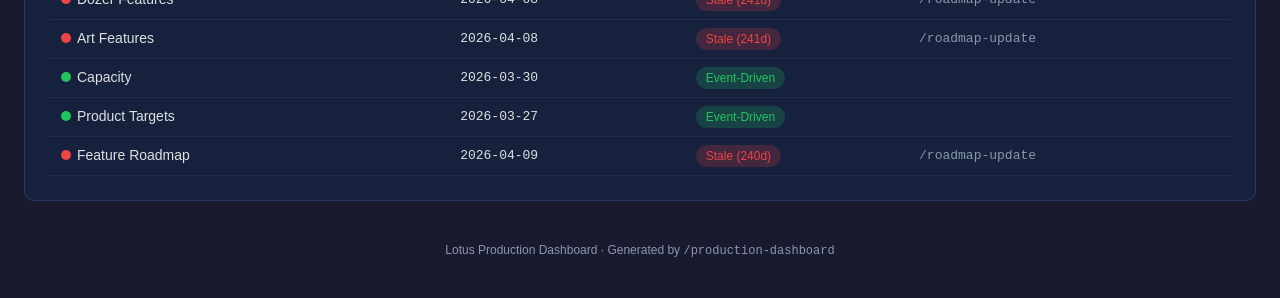
==== commit fca876ce: "Edits   - planning/product_targets.md — Re-pod'd 3 must-haves: 6 Starter Heroes → Battle, Art Outsou" ====
--- a/generated/dashboard/index.html
+++ b/generated/dashboard/index.html
@@ -706,12 +706,18 @@
         `;
       }).join('');
 
+      const endShort = (() => {
+        const d = new Date(s.end_date + 'T00:00:00');
+        return `${d.getMonth() + 1}/${d.getDate()}`;
+      })();
+
       return `
         <div class="panel">
-          <div class="panel-title">Sprint Progress — ${s.name}
+          <div class="panel-title" style="margin-bottom: 4px;">Sprint Progress — ${s.name}
             <span class="badge pill-blue">${daysLeft > 0 ? daysLeft + 'd left' : 'Ended'}</span>
             <span class="badge pill-green">${pct}% done</span>
           </div>
+          <div style="font-size: 13px; color: var(--text-dim); margin-bottom: 16px;">Ends: ${endShort}</div>
           <div class="stat-cards">${cards}</div>
           ${podBars ? '<div style="margin-top: 8px;">' + podBars + '</div>' : ''}
         </div>
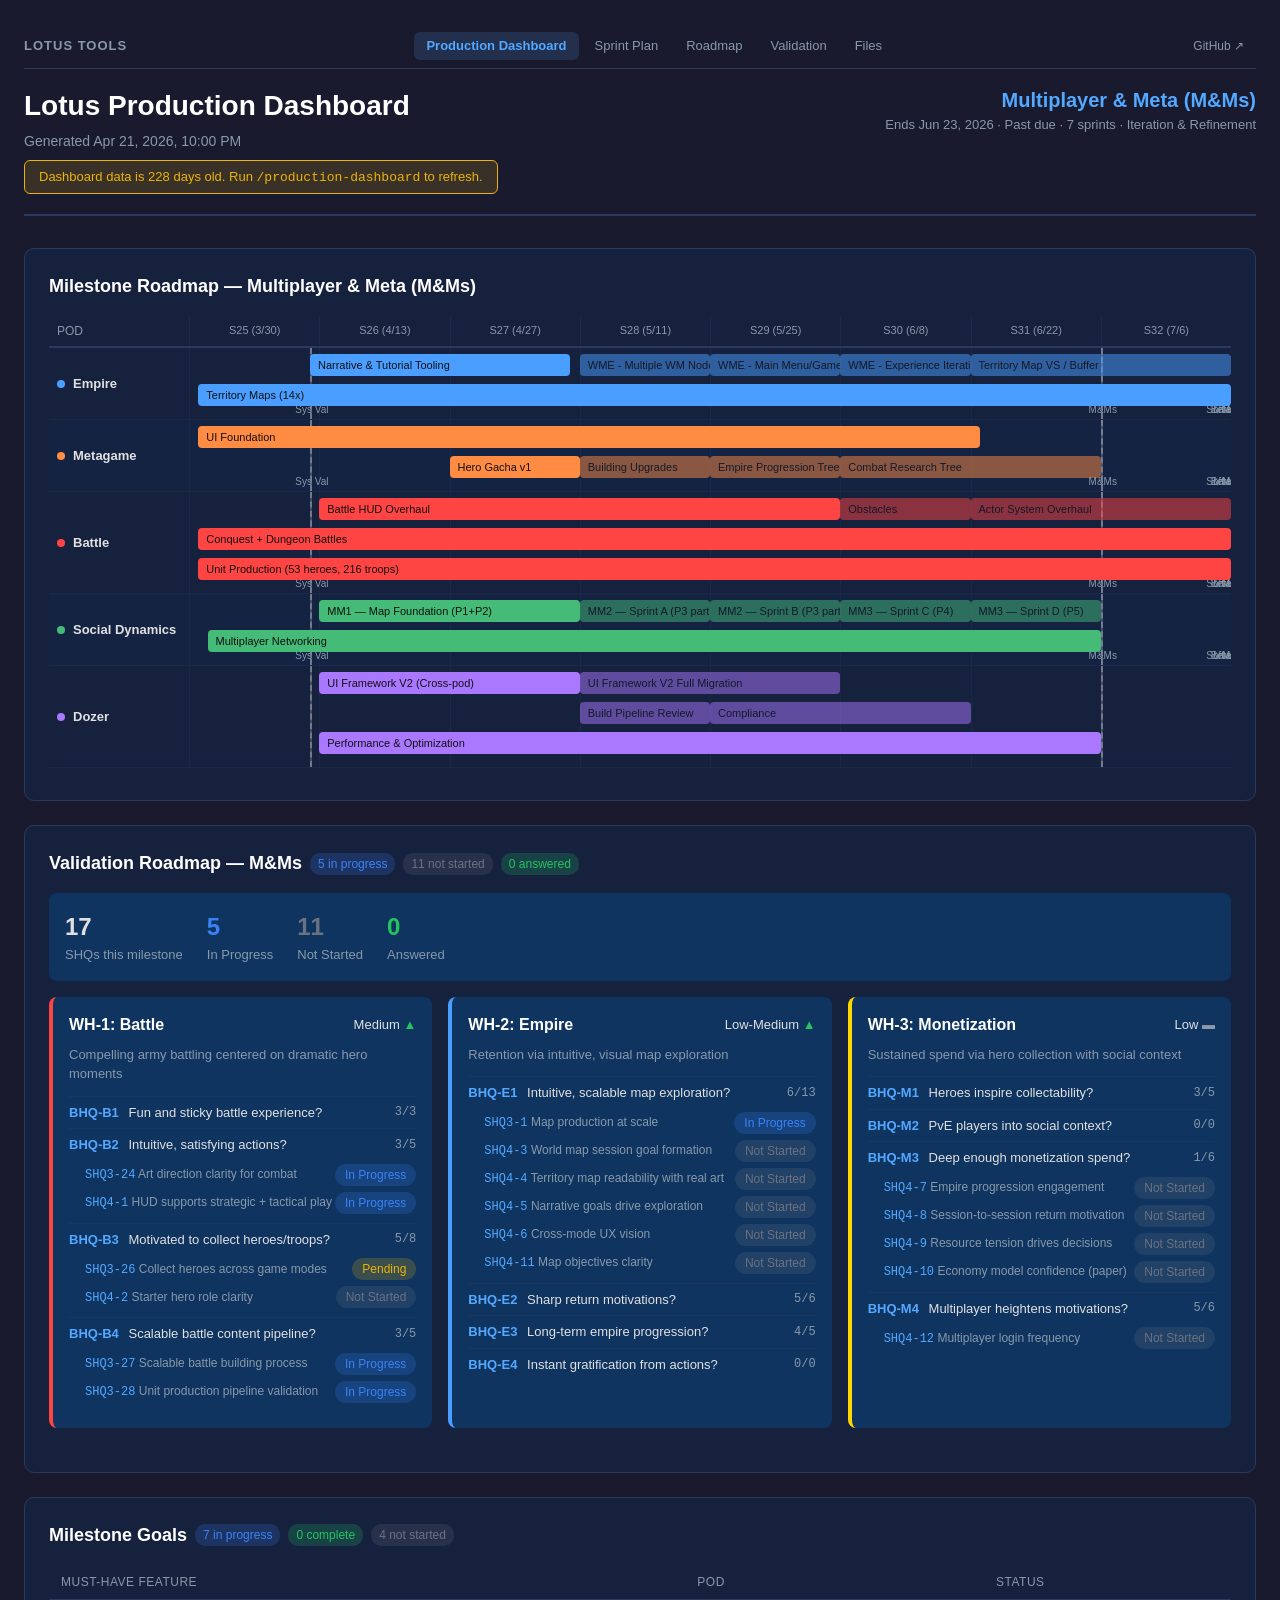
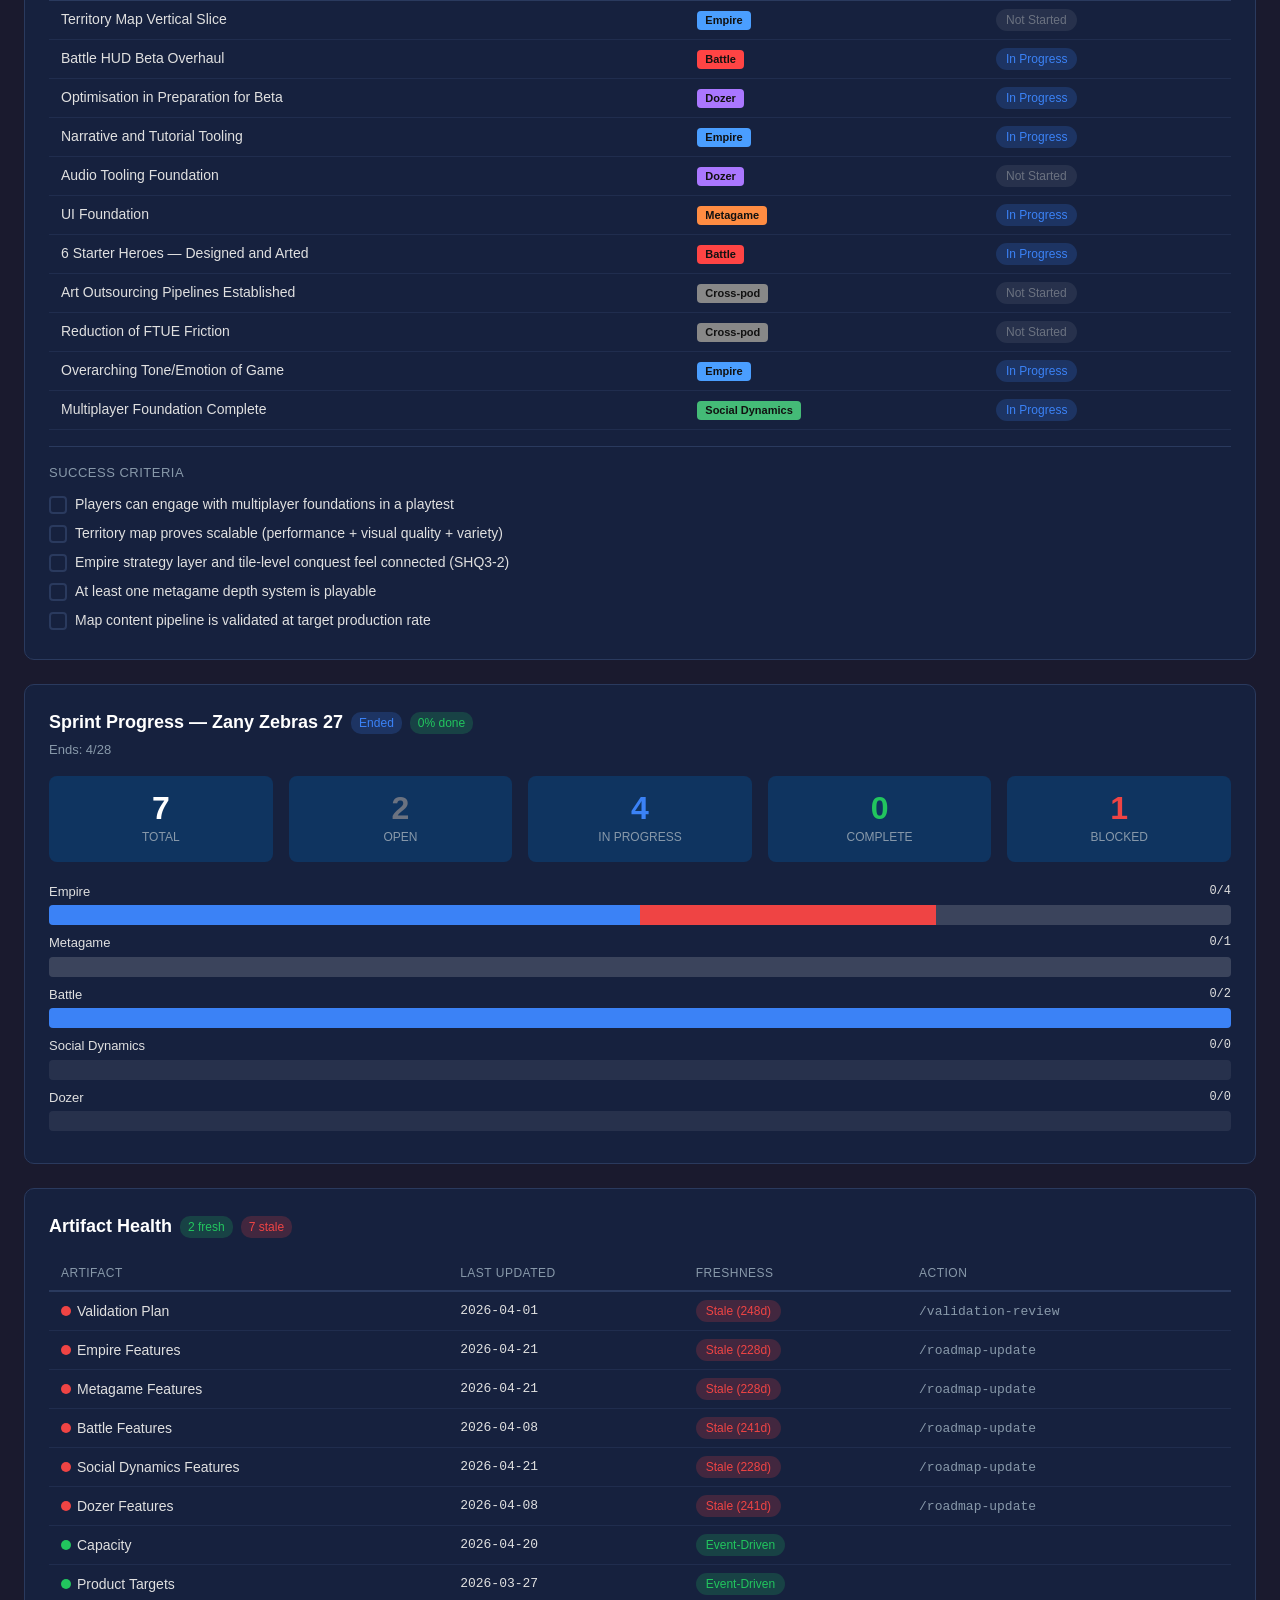
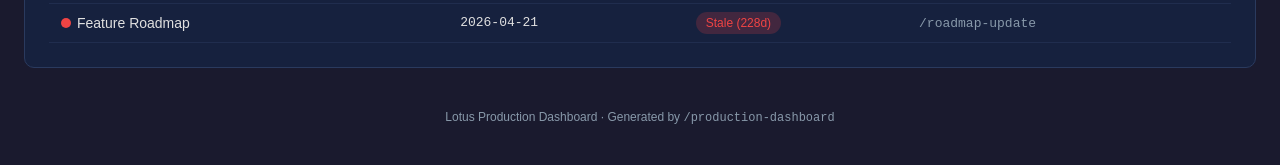
==== commit 01e1e369: "Removing art pod fully (I think this time) and updating SD plan" ====
--- a/generated/dashboard/index.html
+++ b/generated/dashboard/index.html
@@ -875,7 +875,10 @@
       const sprintCols = msSprints.map(s => {
         const today = new Date().toISOString().slice(0, 10);
         const isCurrent = today >= s.start && today < s.end;
-        return `<div class="roadmap-sprint-col ${isCurrent ? 'current' : ''}">${s.name}</div>`;
+        const endDate = new Date(s.end + 'T00:00:00');
+        endDate.setDate(endDate.getDate() - 1);
+        const endLabel = `${endDate.getMonth() + 1}/${endDate.getDate()}`;
+        return `<div class="roadmap-sprint-col ${isCurrent ? 'current' : ''}">${s.name} (${endLabel})</div>`;
       }).join('');
 
       // Sprint gridlines
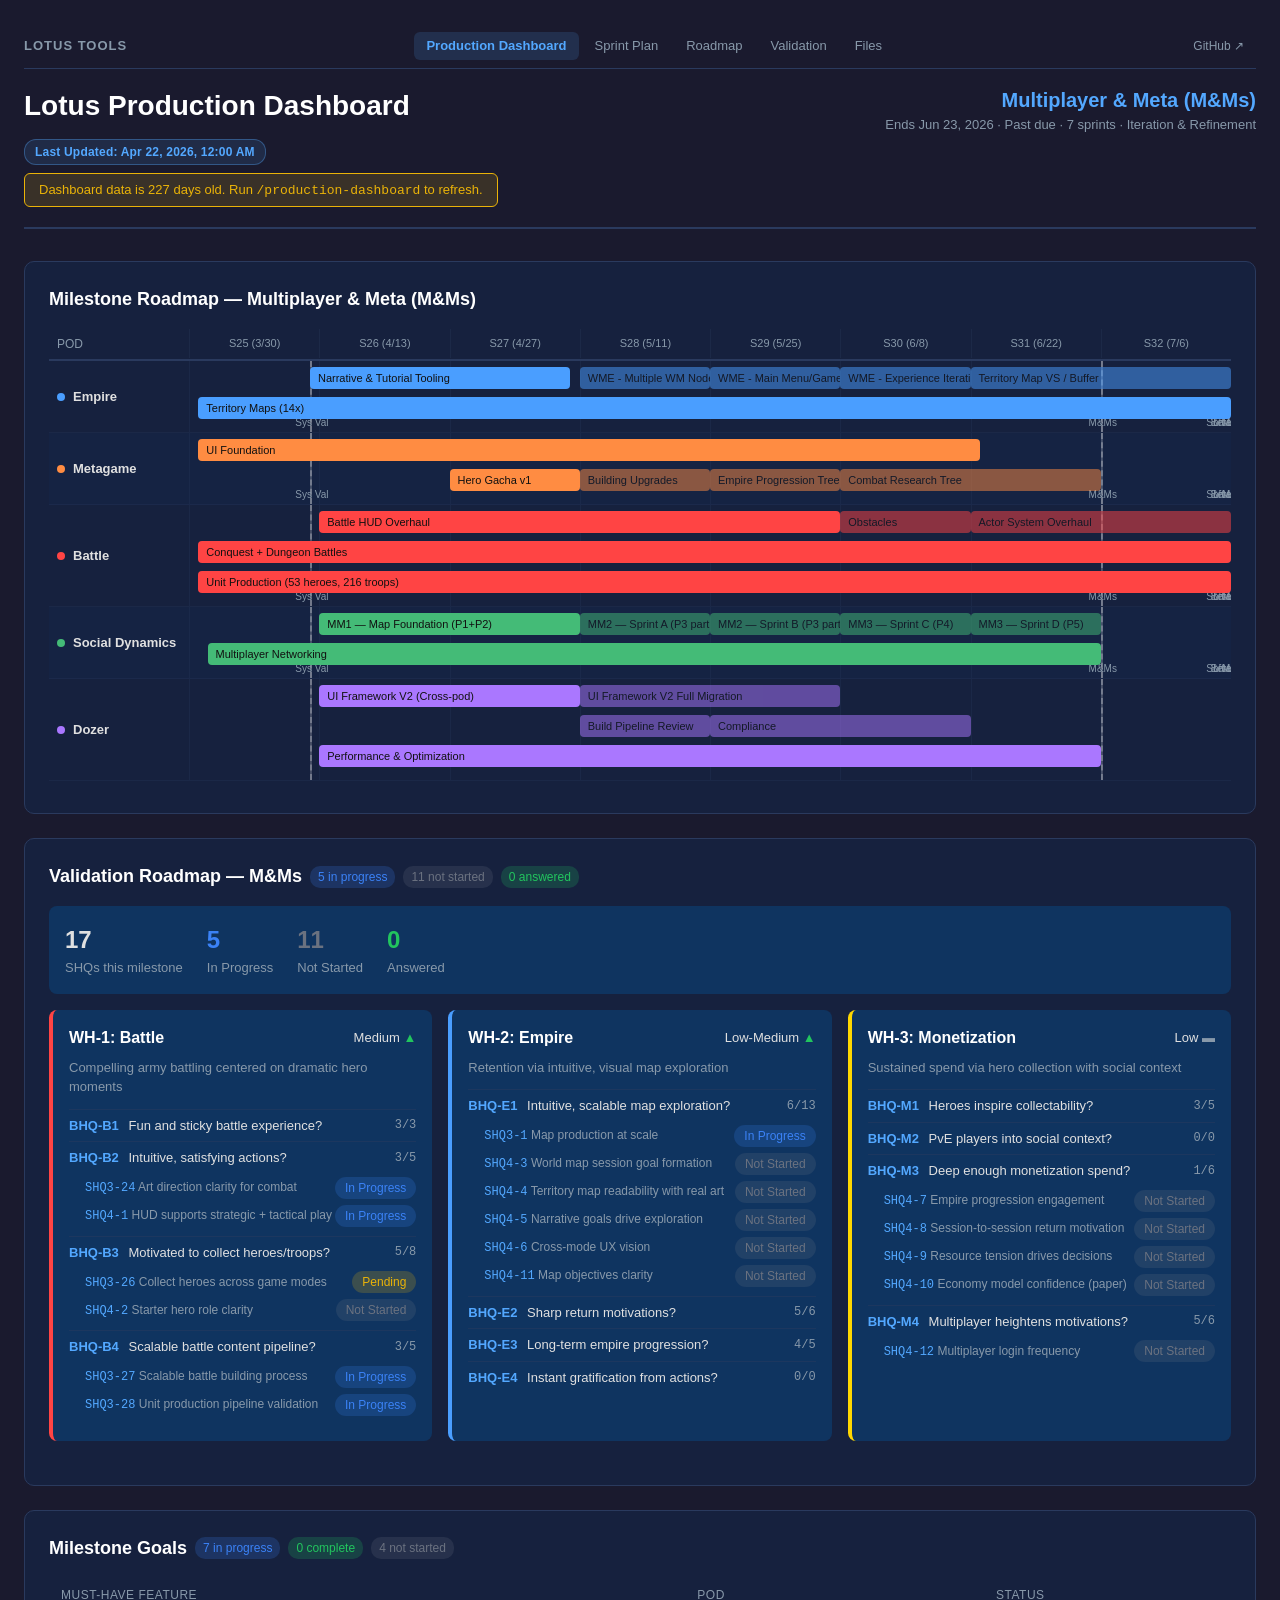
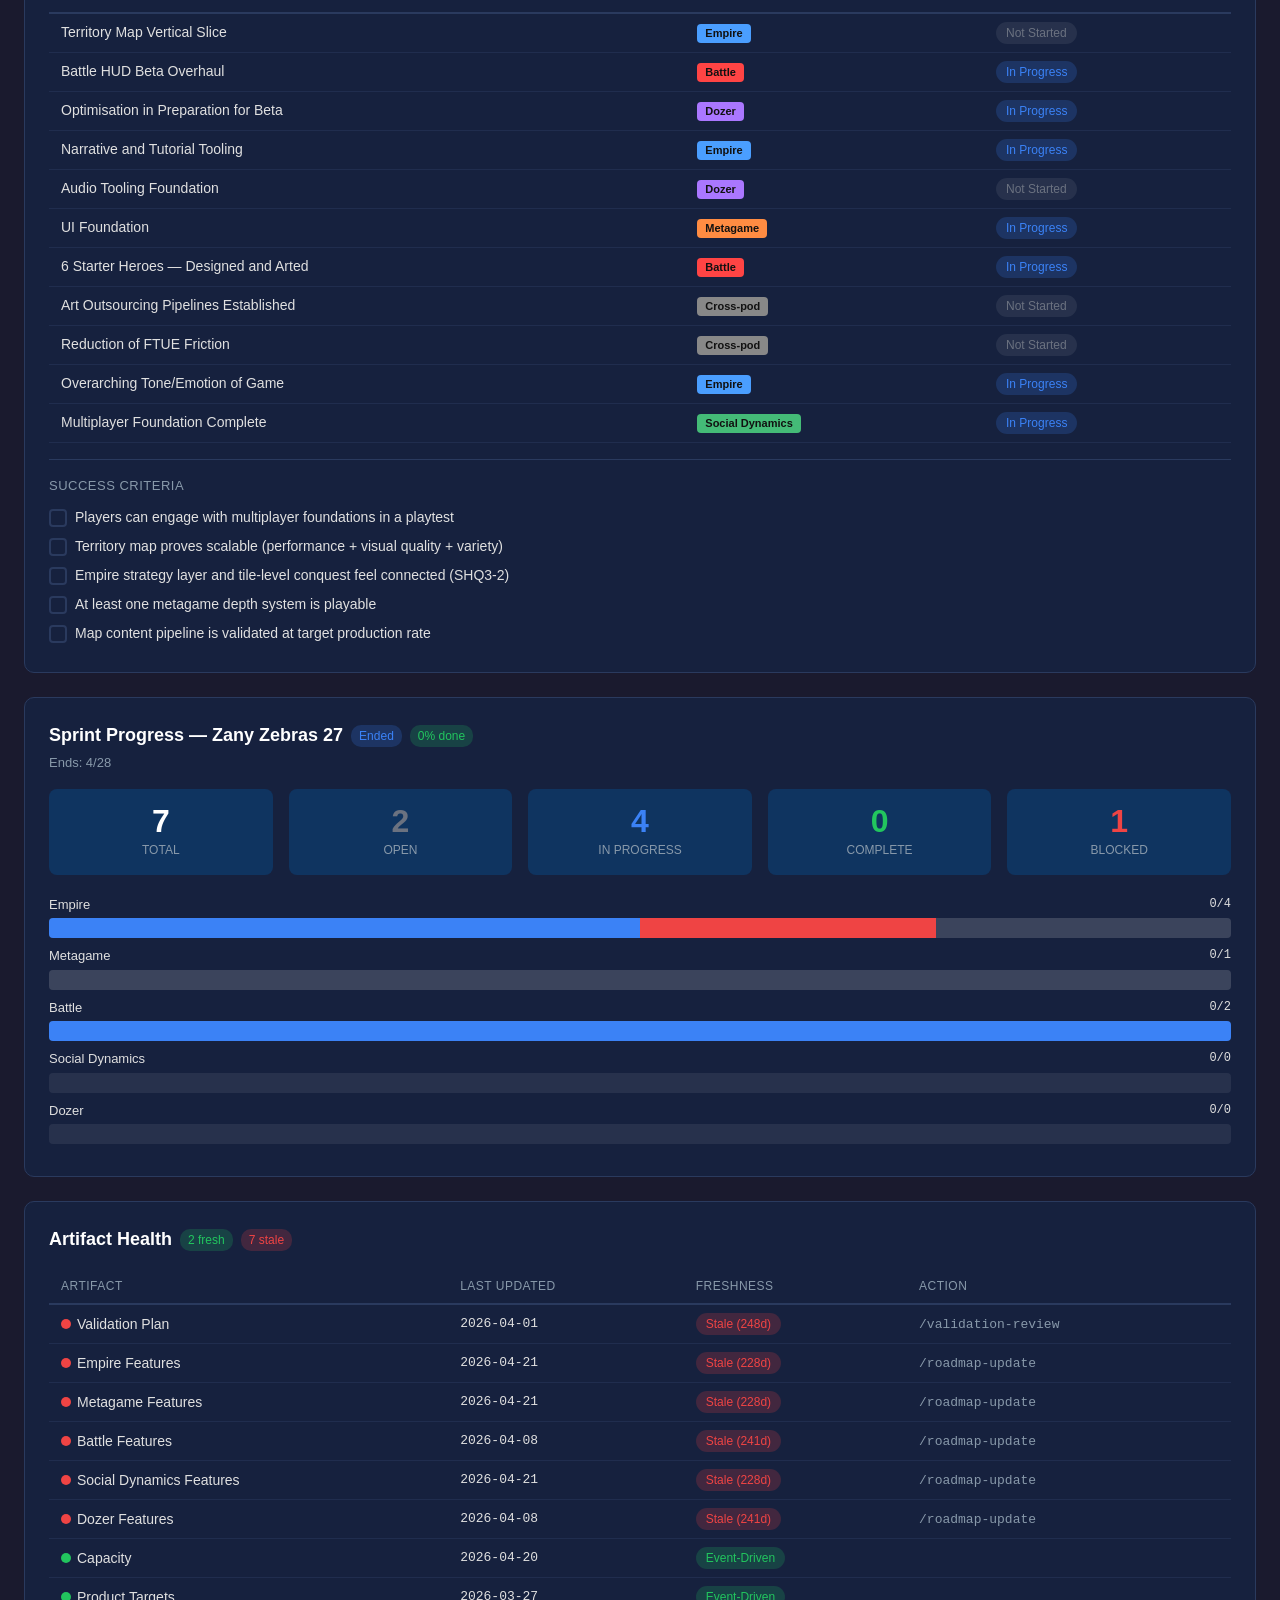
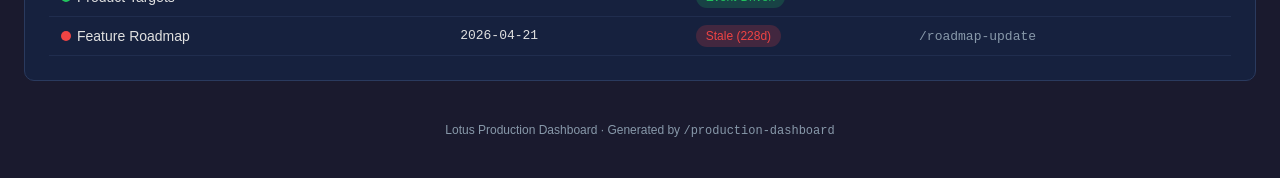
==== commit 51b2e624: "Updating dashboard for last updated" ====
--- a/generated/dashboard/index.html
+++ b/generated/dashboard/index.html
@@ -56,6 +56,18 @@
     }
     .header-left h1 { font-size: 28px; color: var(--text-bright); margin-bottom: 4px; }
     .header-left .subtitle { color: var(--text-dim); font-size: 14px; }
+    .last-updated {
+      display: inline-block;
+      background: rgba(83, 168, 255, 0.12);
+      border: 1px solid rgba(83, 168, 255, 0.35);
+      color: var(--accent);
+      padding: 3px 10px;
+      border-radius: 12px;
+      font-size: 12px;
+      font-weight: 600;
+      margin-top: 8px;
+      letter-spacing: 0.2px;
+    }
     .header-right { text-align: right; }
     .header-right .milestone-name { font-size: 20px; color: var(--accent); font-weight: 600; }
     .header-right .milestone-meta { color: var(--text-dim); font-size: 13px; }
@@ -602,7 +614,7 @@
         <div class="header">
           <div class="header-left">
             <h1>Lotus Production Dashboard</h1>
-            <div class="subtitle">Generated ${genDate}</div>
+            <div class="last-updated">Last Updated: ${genDate}</div>
             ${dashboardStaleWarning()}
           </div>
           <div class="header-right">
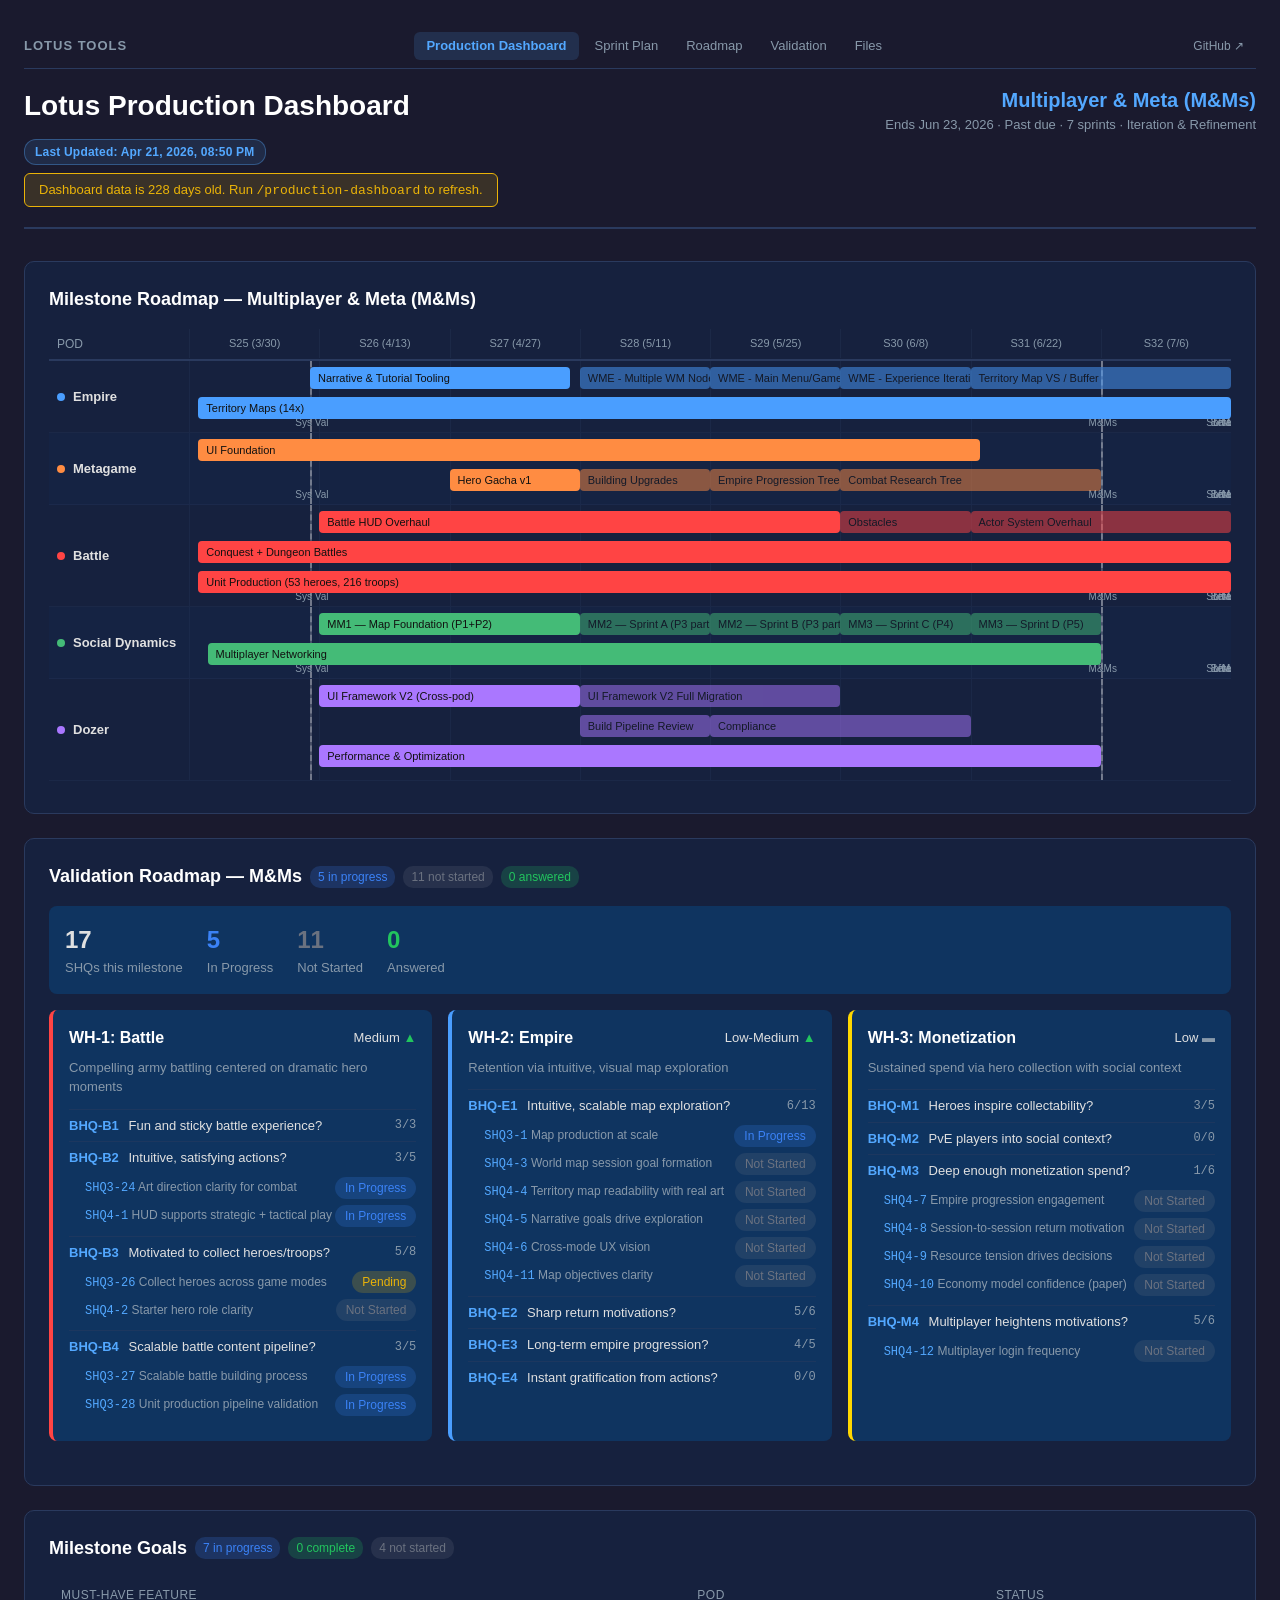
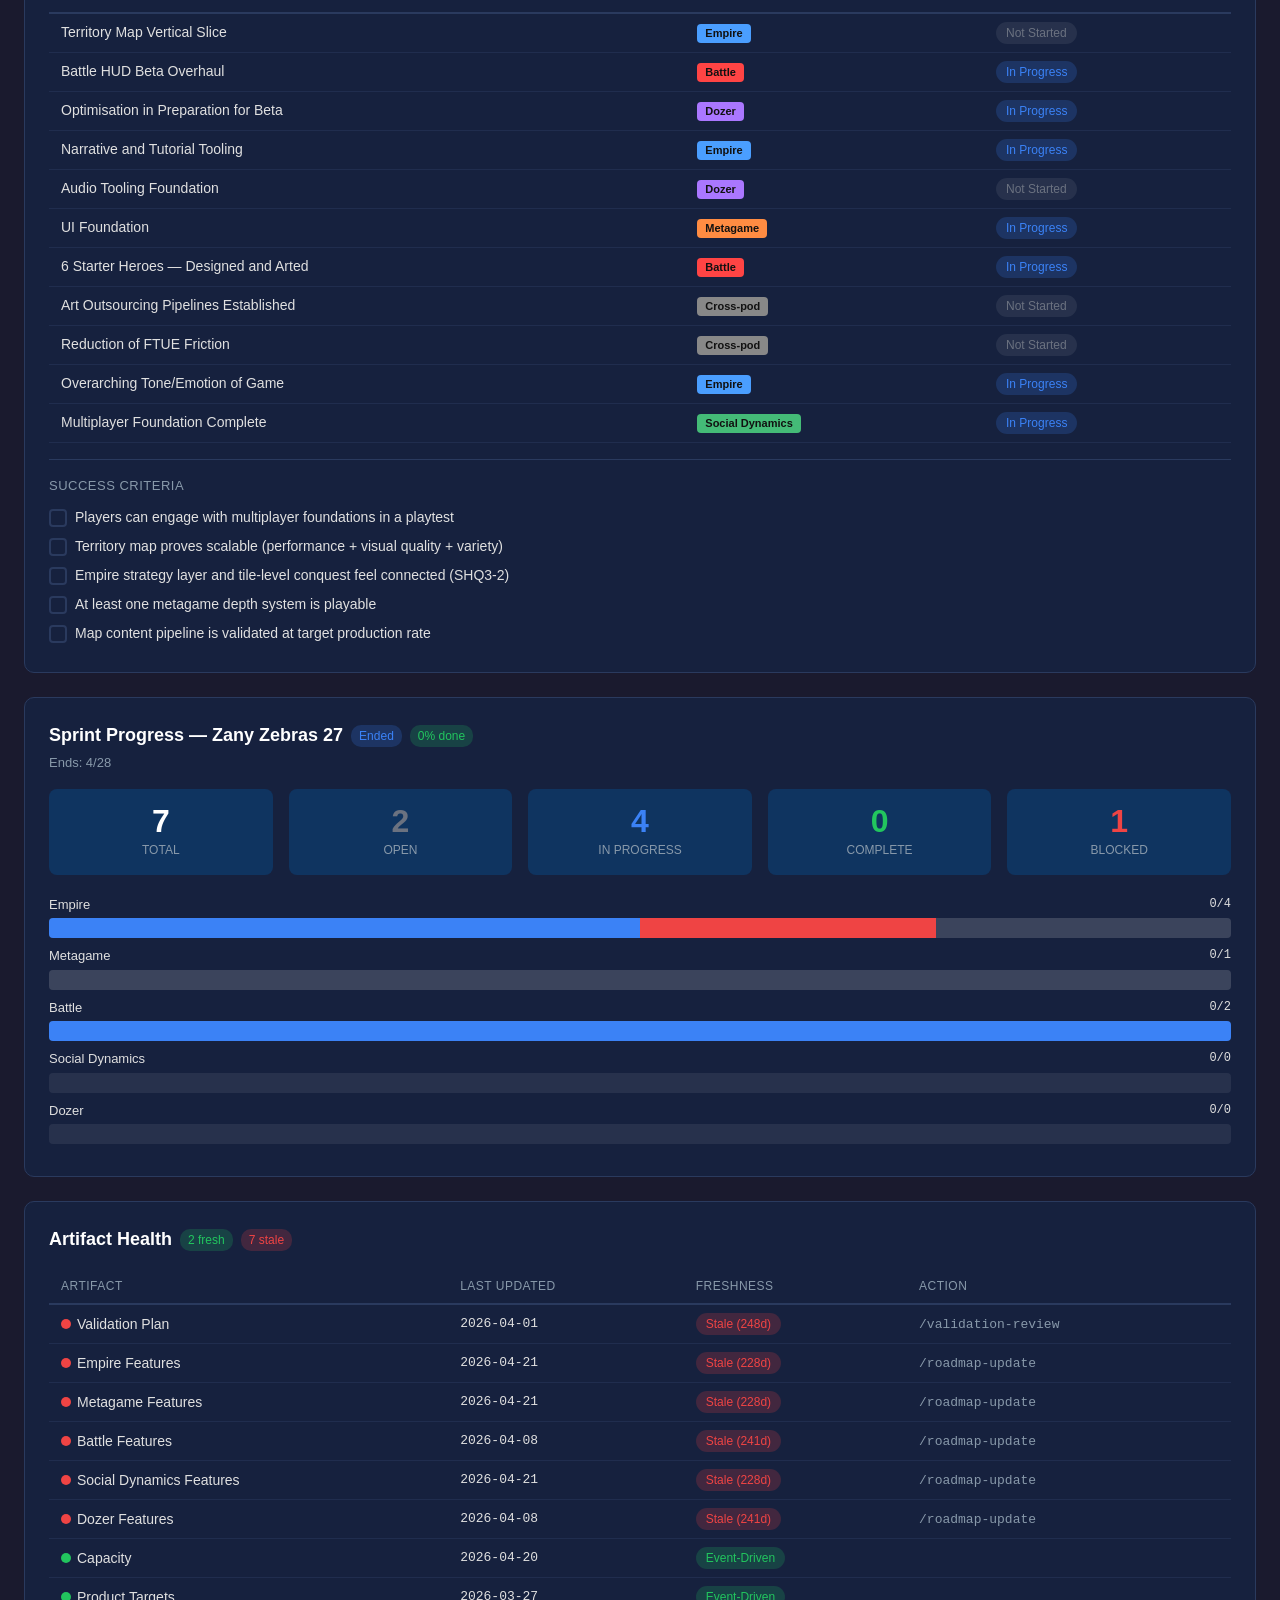
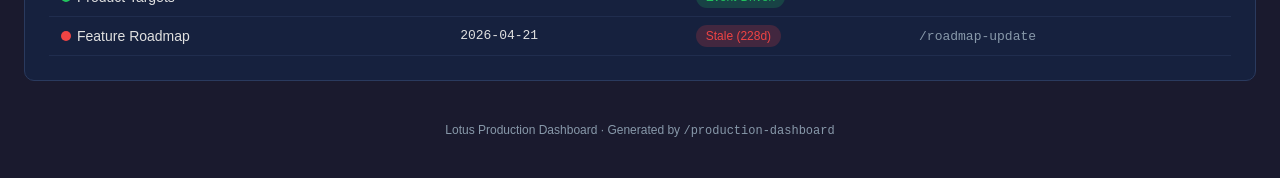
==== commit 38c457ee: "Adding time to the last updated date" ====
--- a/generated/dashboard/index.html
+++ b/generated/dashboard/index.html
@@ -608,7 +608,7 @@
       const d = DASHBOARD_DATA;
       const m = d.milestone;
       const daysLeft = daysBetween(new Date().toISOString().slice(0, 10), m.end_date);
-      const genDate = new Date(d.generated_at).toLocaleDateString('en-US', { month: 'short', day: 'numeric', year: 'numeric', hour: '2-digit', minute: '2-digit' });
+      const genDate = new Date(d.generated_at).toLocaleString('en-US', { month: 'short', day: 'numeric', year: 'numeric', hour: '2-digit', minute: '2-digit' });
 
       return `
         <div class="header">
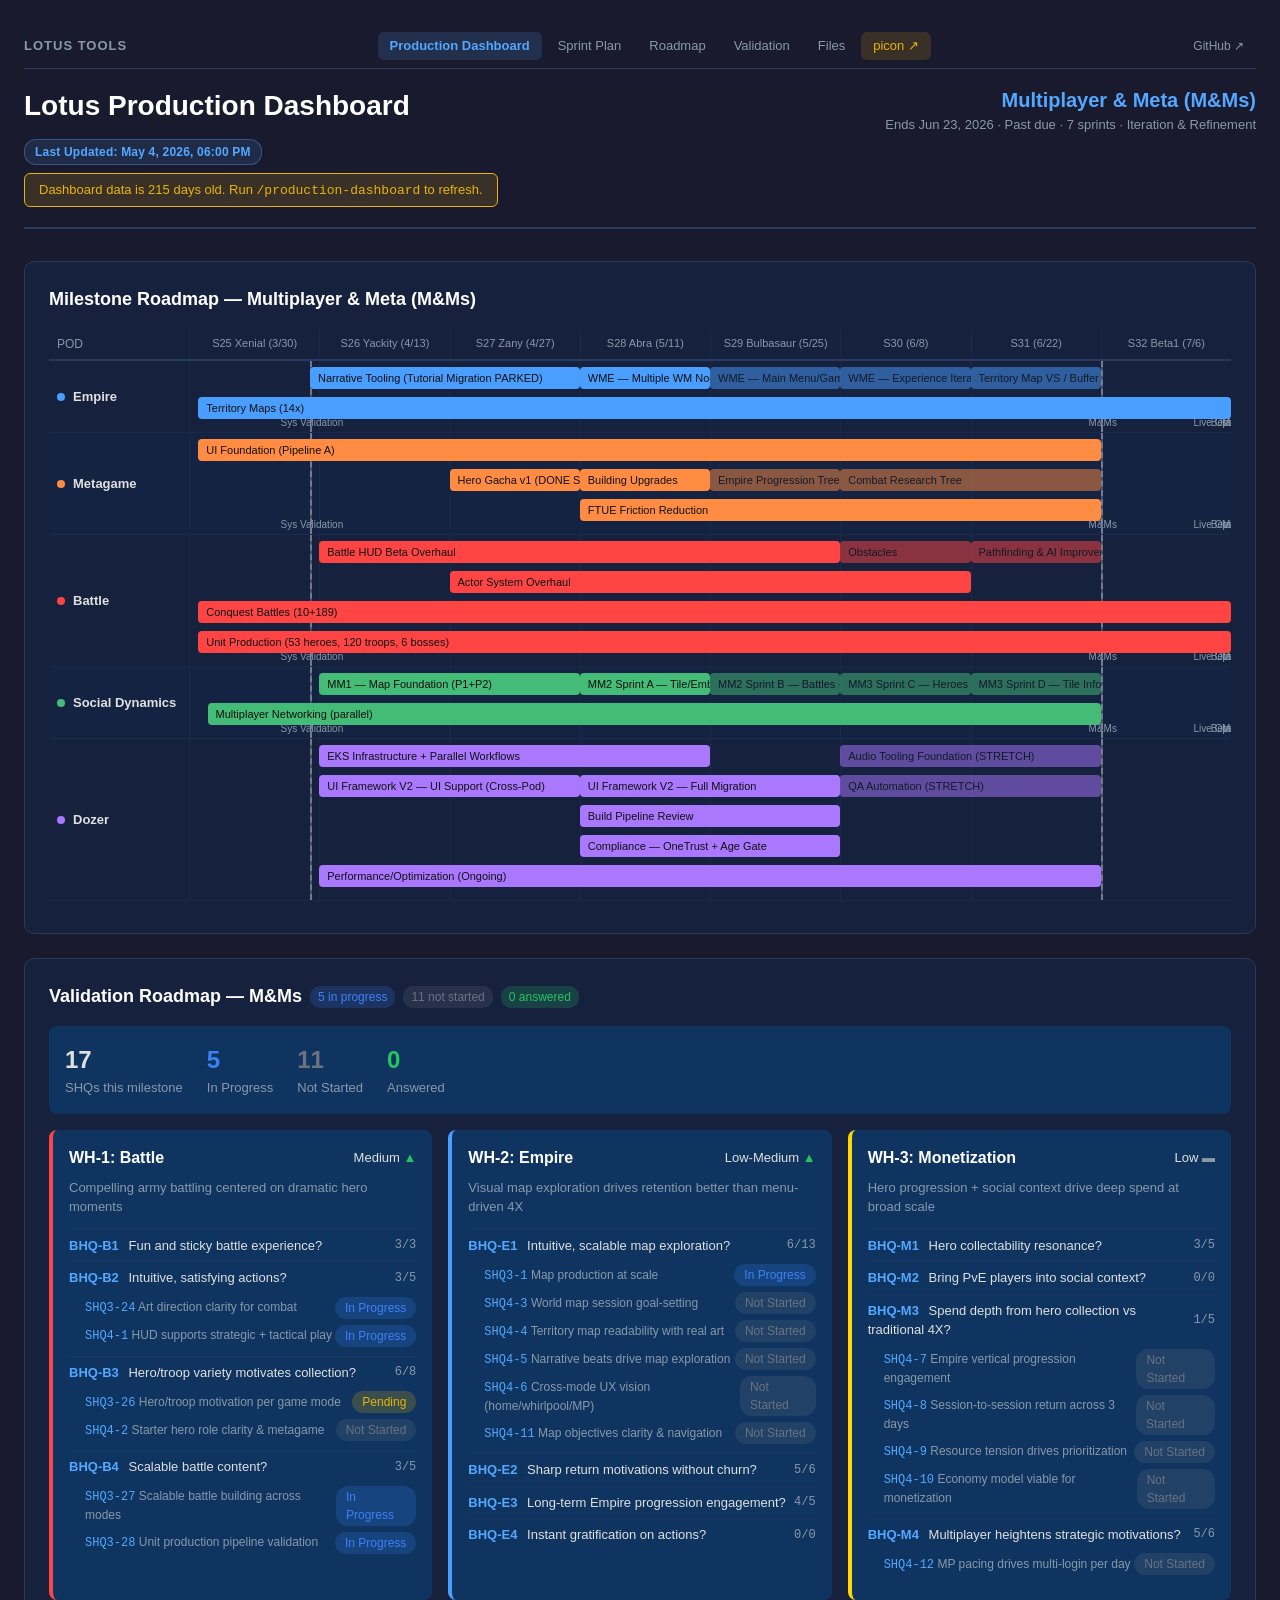
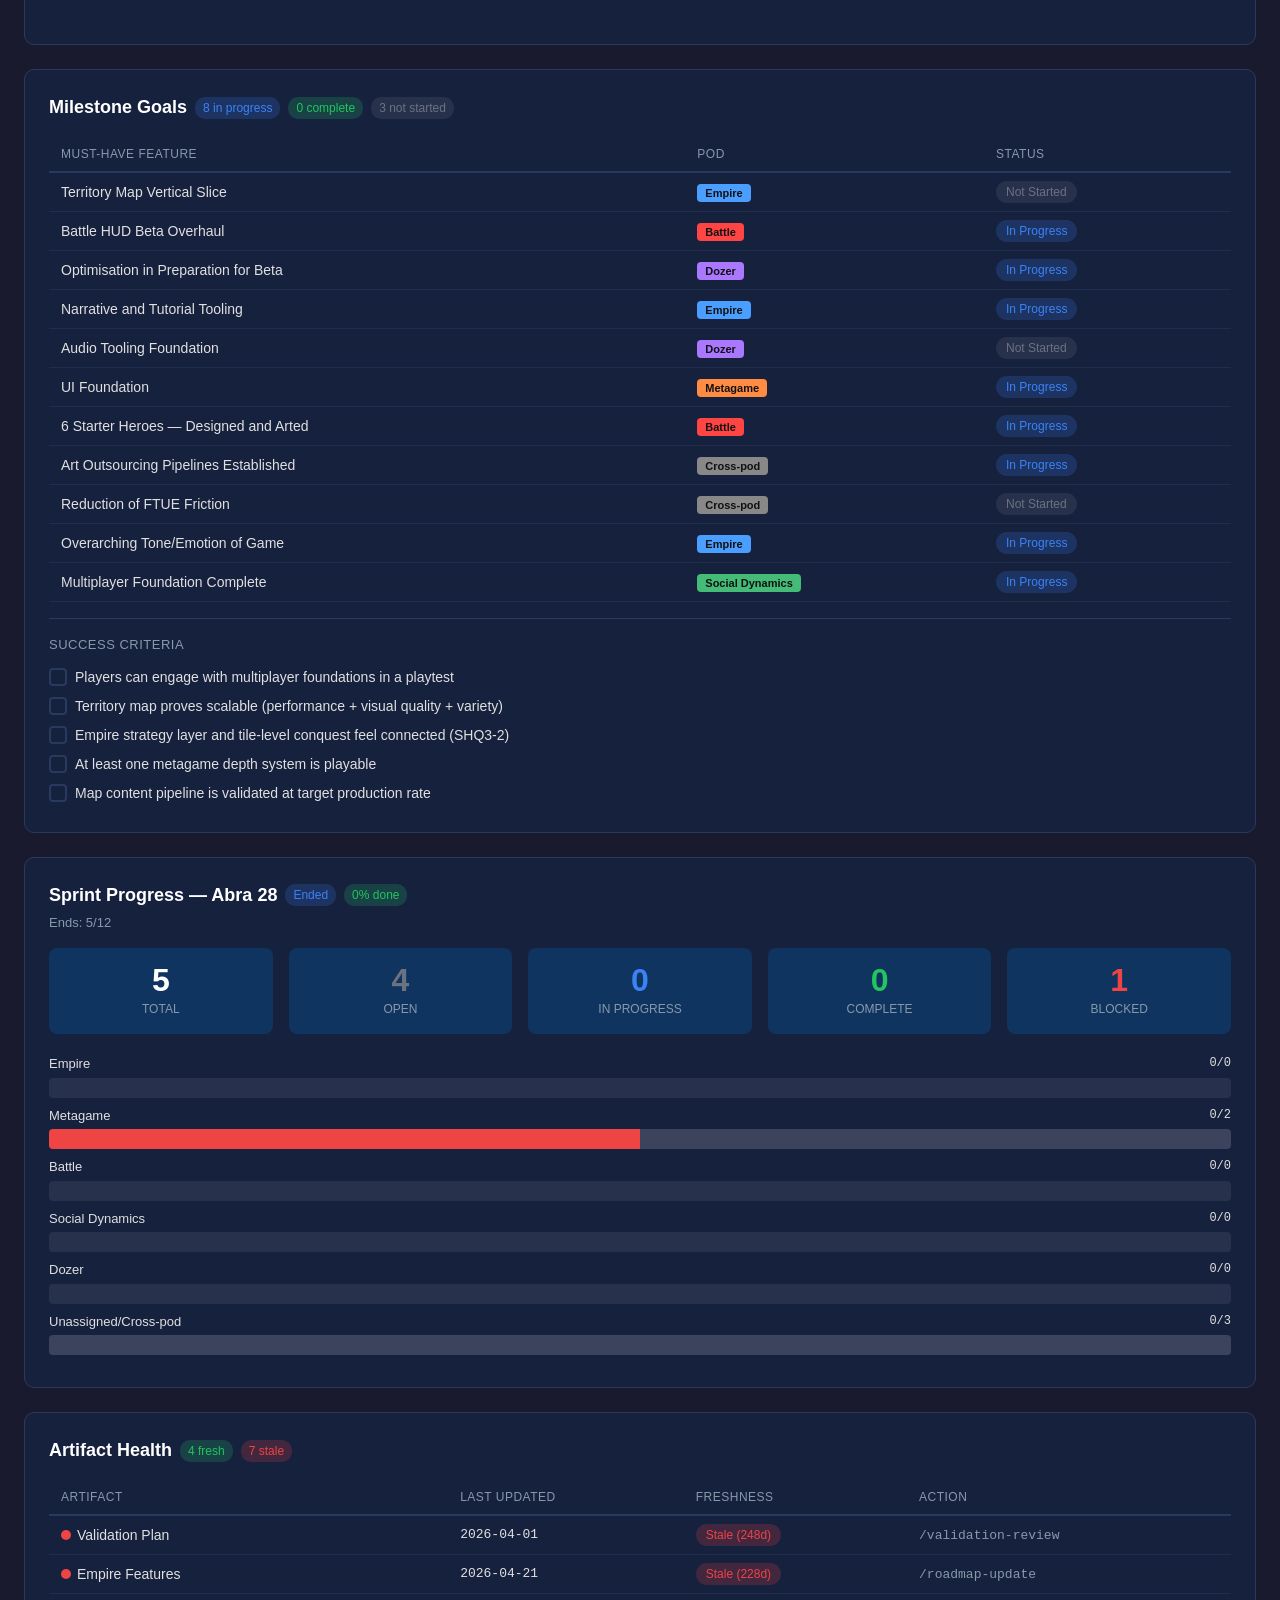
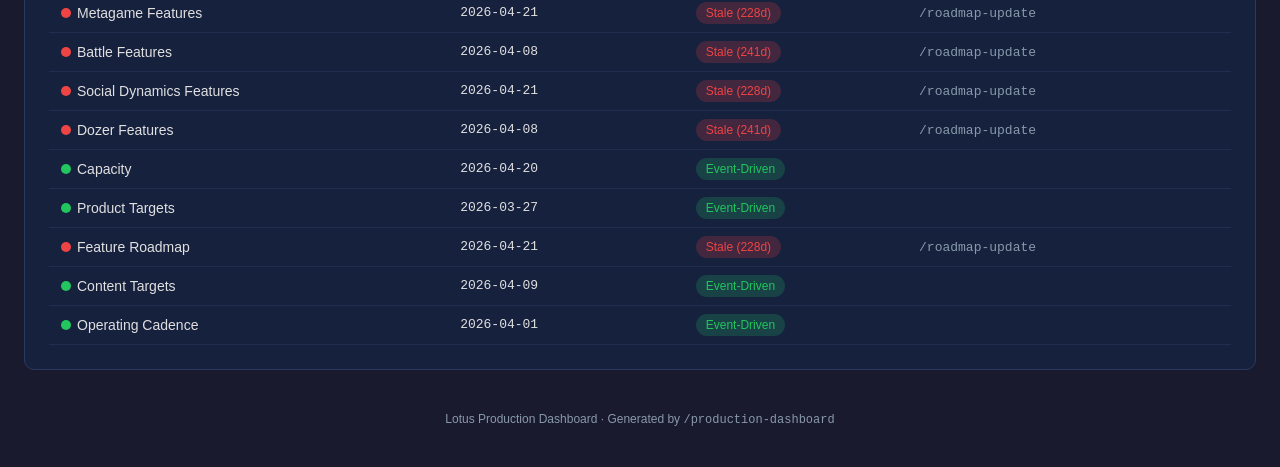
==== commit 0b6d6056: "adding dashboardv2" ====
--- a/generated/dashboard/index.html
+++ b/generated/dashboard/index.html
@@ -536,6 +536,7 @@
       <a href="roadmap.html" class="nav-link">Roadmap</a>
       <a href="validation.html" class="nav-link">Validation</a>
       <a href="files.html" class="nav-link">Files</a>
+      <a href="../dashboard_v2/index.html" class="nav-link" target="_blank" rel="noopener" style="background:rgba(234,179,8,0.15);color:#eab308;" title="Productionomicon 2 — picon">picon ↗</a>
     </div>
     <a href="https://github.com/timwilliams-prod/proj-chimera-documentation-brain/tree/main" class="nav-link nav-repo" target="_blank" rel="noopener">GitHub &nearr;</a>
   </nav>
